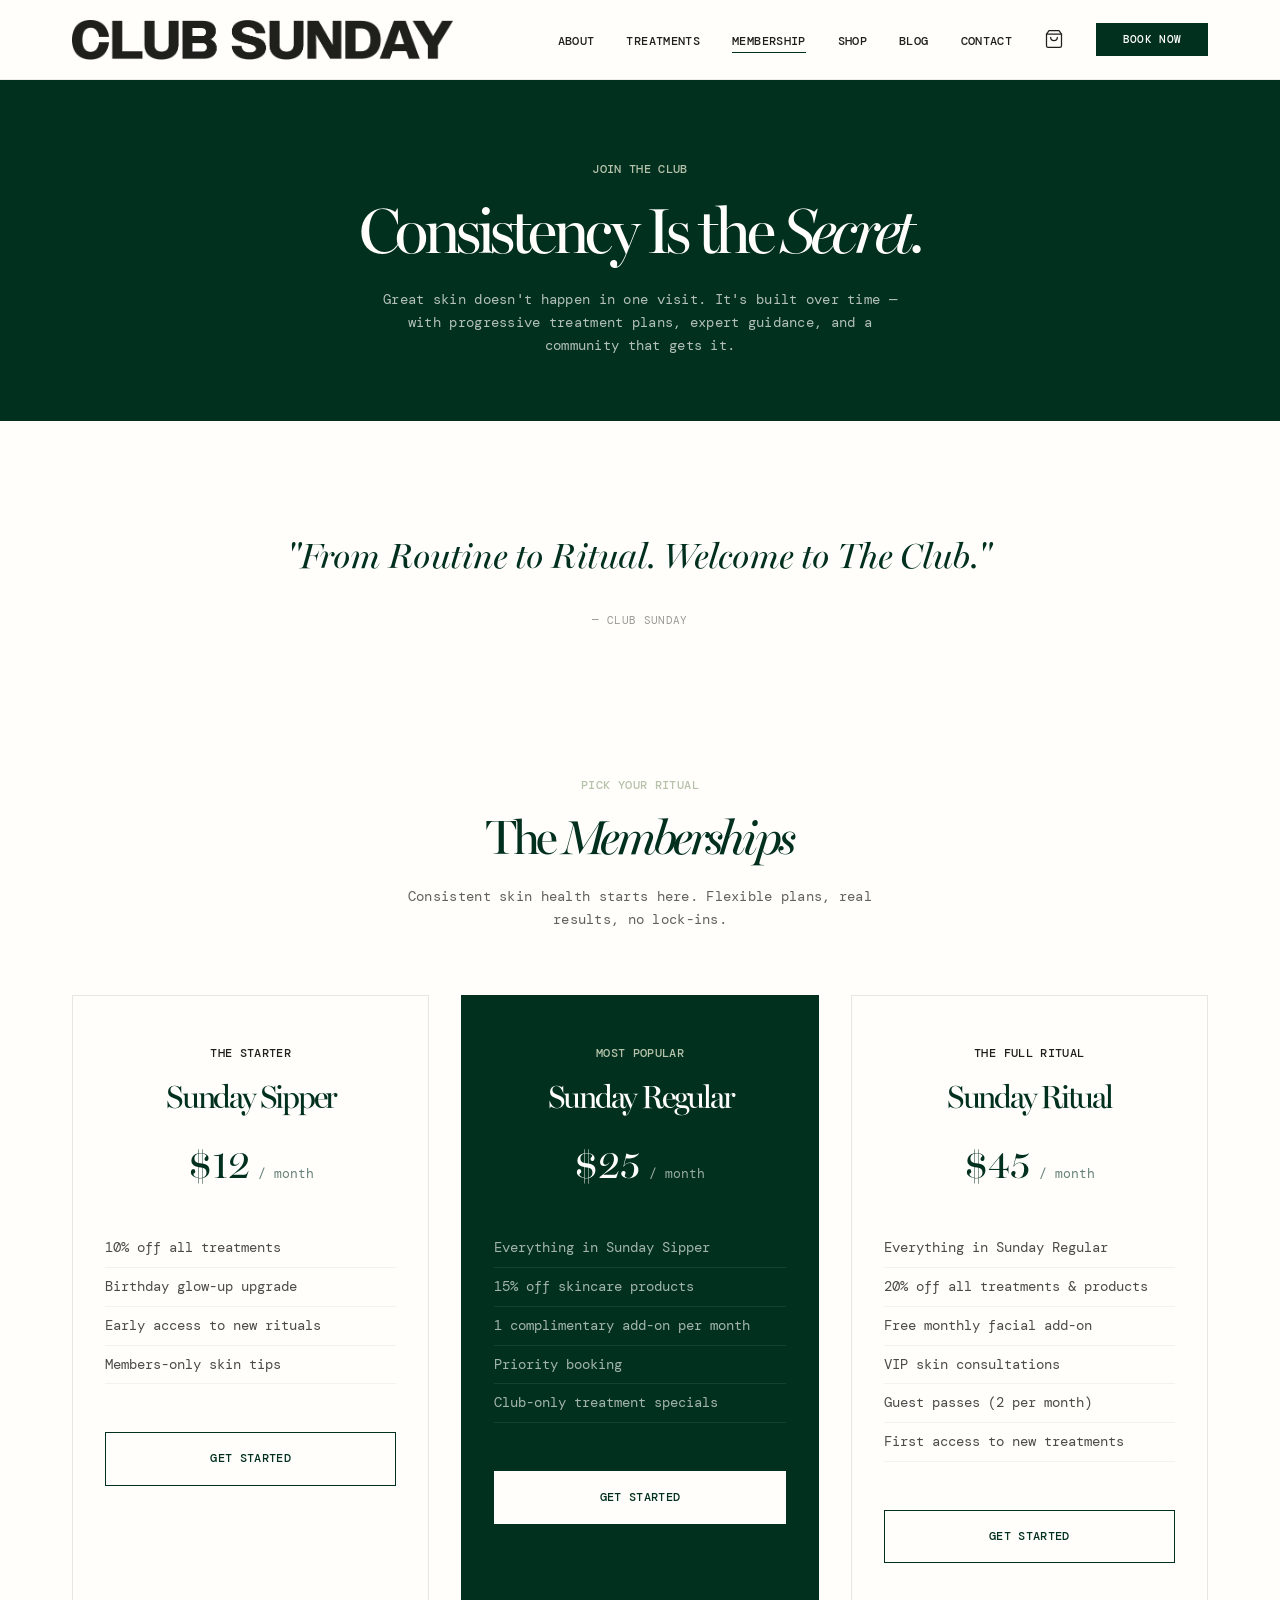
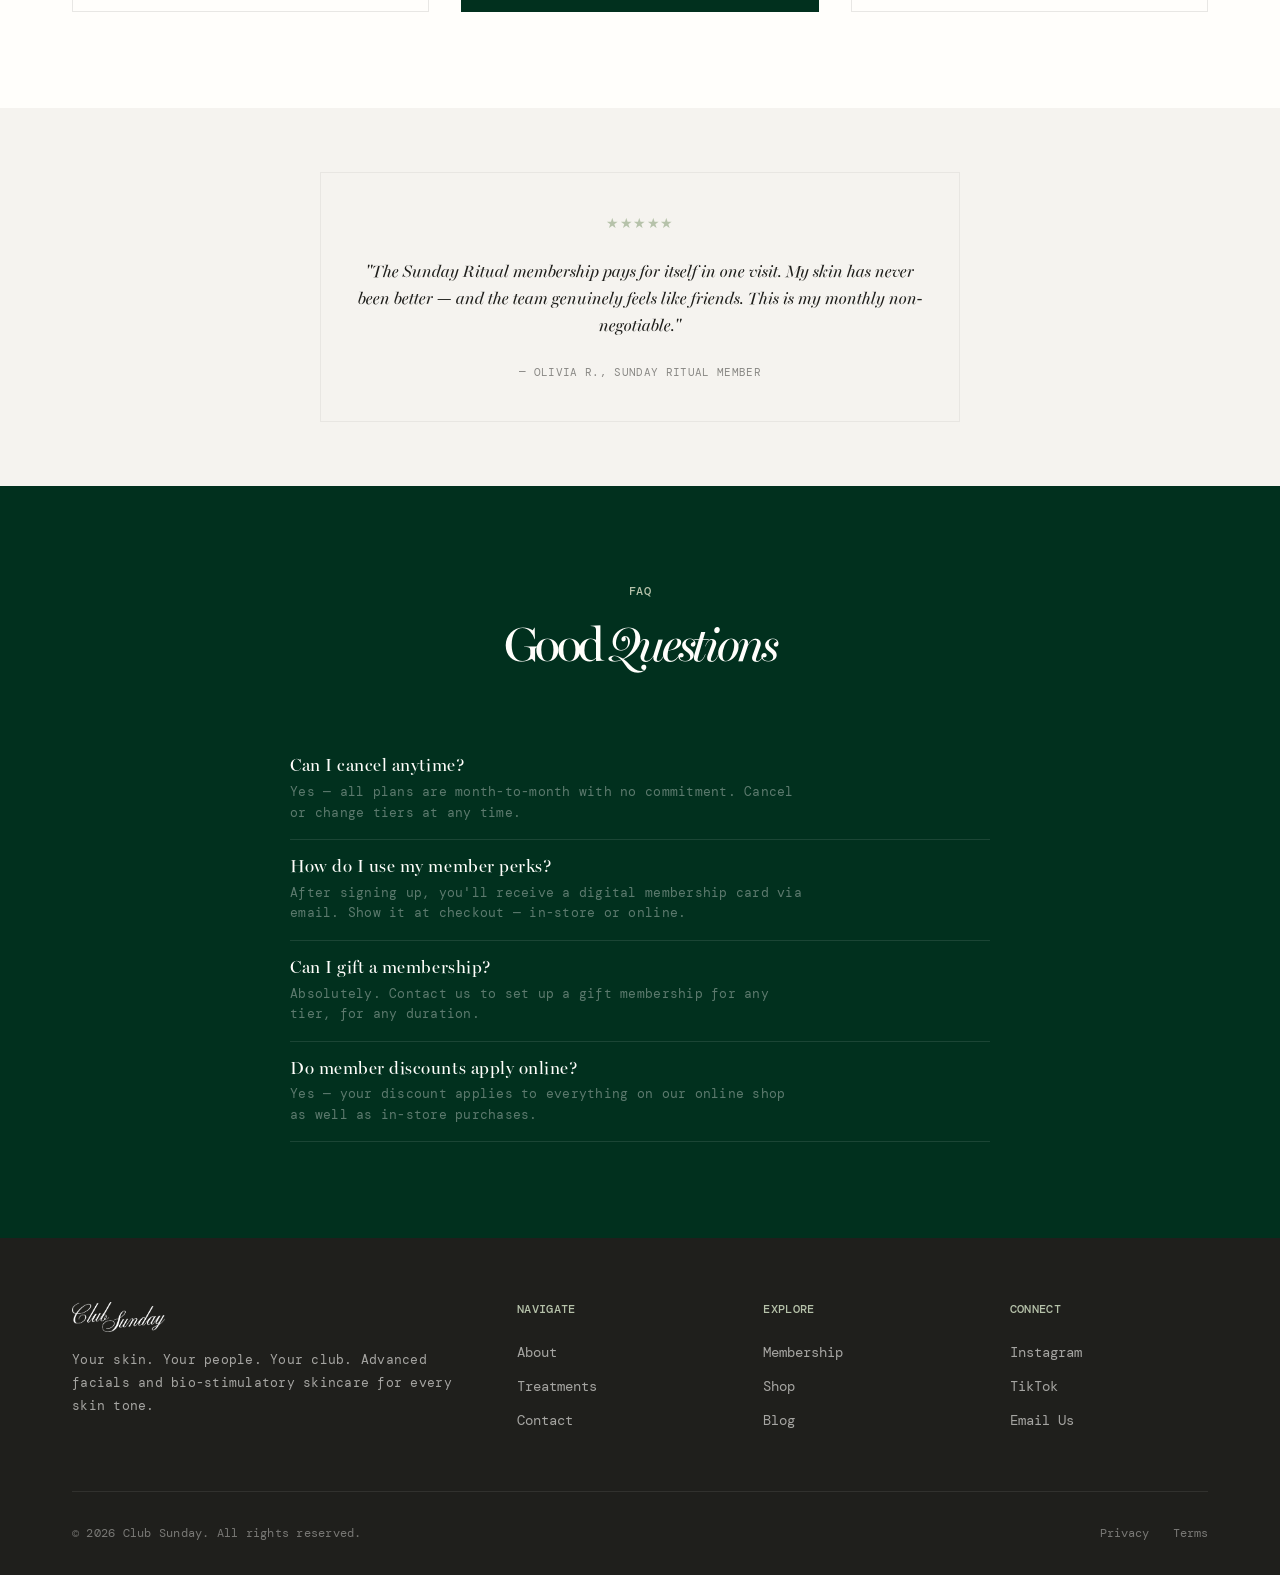
==== membership.html @ c3742d01 "Initial commit - Club Sunday website" ====
<!DOCTYPE html>
<html lang="en">
<head>
  <meta charset="UTF-8">
  <meta name="viewport" content="width=device-width, initial-scale=1.0">
  <title>Club Sunday — Your Monthly Glow Date</title>
  <link rel="stylesheet" href="css/styles.css">
</head>
<body>

  <!-- Navigation -->
  <nav class="nav">
    <div class="nav-inner">
      <a href="index.html" class="nav-logo">
        <img src="Assets/Logo/CLUB SUNDAYS.png" alt="Club Sunday">
      </a>
      <ul class="nav-links">
        <li><a href="about.html">About</a></li>
        <li><a href="treatments.html">Treatments</a></li>
        <li><a href="membership.html">Membership</a></li>
        <li><a href="shop.html">Shop</a></li>
        <li><a href="blog.html">Blog</a></li>
        <li><a href="contact.html">Contact</a></li>
        <li><a href="shop.html" class="nav-cart" aria-label="Cart"><svg xmlns="http://www.w3.org/2000/svg" viewBox="0 0 24 24" fill="none" stroke="currentColor" stroke-width="1.5" stroke-linecap="round" stroke-linejoin="round"><path d="M6 2L3 6v14a2 2 0 002 2h14a2 2 0 002-2V6l-3-4z"/><line x1="3" y1="6" x2="21" y2="6"/><path d="M16 10a4 4 0 01-8 0"/></svg><span class="cart-count" style="display:none;">0</span></a></li>
        <li><a href="contact.html" class="btn-book">Book Now</a></li>
      </ul>
      <button class="hamburger" aria-label="Toggle menu">
        <span></span>
        <span></span>
        <span></span>
      </button>
    </div>
  </nav>

  <div class="mobile-menu">
    <a href="about.html">About</a>
    <a href="treatments.html">Treatments</a>
    <a href="membership.html">Membership</a>
    <a href="shop.html">Shop</a>
    <a href="blog.html">Blog</a>
    <a href="contact.html">Contact</a>
    <a href="contact.html" class="btn-book-mobile">Book Now</a>
  </div>

  <!-- Page Header -->
  <section class="page-header">
    <div class="container">
      <span class="label">Join the Club</span>
      <h1>Consistency Is the <em>Secret.</em></h1>
      <p>Great skin doesn't happen in one visit. It's built over time — with progressive treatment plans, expert guidance, and a community that gets it.</p>
    </div>
  </section>

  <!-- Pull Quote -->
  <section class="section" style="padding:2rem 0;">
    <div class="pull-quote fade-in">
      <blockquote>"From Routine to Ritual. Welcome to The Club."</blockquote>
      <cite>— Club Sunday</cite>
    </div>
  </section>

  <!-- Membership Tiers -->
  <section class="section" style="padding-top:2rem;">
    <div class="container">
      <div class="section-header fade-in">
        <span class="label">Pick Your Ritual</span>
        <h2>The <em>Memberships</em></h2>
        <p>Consistent skin health starts here. Flexible plans, real results, no lock-ins.</p>
      </div>
      <div class="grid grid-3 fade-in">

        <!-- Tier 1 -->
        <div class="tier-card">
          <span class="label">The Starter</span>
          <h3>Sunday Sipper</h3>
          <div class="tier-price">$12<span> / month</span></div>
          <ul>
            <li>10% off all treatments</li>
            <li>Birthday glow-up upgrade</li>
            <li>Early access to new rituals</li>
            <li>Members-only skin tips</li>
          </ul>
          <a href="contact.html" class="btn btn-secondary">Get Started</a>
        </div>

        <!-- Tier 2 (Featured) -->
        <div class="tier-card featured">
          <span class="label">Most Popular</span>
          <h3>Sunday Regular</h3>
          <div class="tier-price">$25<span> / month</span></div>
          <ul>
            <li>Everything in Sunday Sipper</li>
            <li>15% off skincare products</li>
            <li>1 complimentary add-on per month</li>
            <li>Priority booking</li>
            <li>Club-only treatment specials</li>
          </ul>
          <a href="contact.html" class="btn btn-light">Get Started</a>
        </div>

        <!-- Tier 3 -->
        <div class="tier-card">
          <span class="label">The Full Ritual</span>
          <h3>Sunday Ritual</h3>
          <div class="tier-price">$45<span> / month</span></div>
          <ul>
            <li>Everything in Sunday Regular</li>
            <li>20% off all treatments & products</li>
            <li>Free monthly facial add-on</li>
            <li>VIP skin consultations</li>
            <li>Guest passes (2 per month)</li>
            <li>First access to new treatments</li>
          </ul>
          <a href="contact.html" class="btn btn-secondary">Get Started</a>
        </div>

      </div>
    </div>
  </section>

  <!-- Testimonial -->
  <section class="section" style="background:#f5f3ef; padding:4rem 0;">
    <div class="container">
      <div class="testimonials fade-in" style="grid-template-columns:1fr; max-width:640px; margin:0 auto;">
        <div class="testimonial" style="text-align:center;">
          <div class="stars">★★★★★</div>
          <blockquote>"The Sunday Ritual membership pays for itself in one visit. My skin has never been better — and the team genuinely feels like friends. This is my monthly non-negotiable."</blockquote>
          <cite>— Olivia R., Sunday Ritual Member</cite>
        </div>
      </div>
    </div>
  </section>

  <!-- FAQ Section -->
  <section class="section bg-green">
    <div class="container">
      <div class="section-header fade-in">
        <span class="label" style="color:var(--sage);">FAQ</span>
        <h2 style="color:var(--off-white);">Good <em>Questions</em></h2>
      </div>
      <div class="fade-in" style="max-width:700px; margin:0 auto;">
        <div class="menu-item" style="border-color:rgba(255,254,251,0.1);">
          <div class="menu-item-info">
            <h4 style="color:var(--off-white);">Can I cancel anytime?</h4>
            <p style="color:rgba(255,254,251,0.6);">Yes — all plans are month-to-month with no commitment. Cancel or change tiers at any time.</p>
          </div>
        </div>
        <div class="menu-item" style="border-color:rgba(255,254,251,0.1);">
          <div class="menu-item-info">
            <h4 style="color:var(--off-white);">How do I use my member perks?</h4>
            <p style="color:rgba(255,254,251,0.6);">After signing up, you'll receive a digital membership card via email. Show it at checkout — in-store or online.</p>
          </div>
        </div>
        <div class="menu-item" style="border-color:rgba(255,254,251,0.1);">
          <div class="menu-item-info">
            <h4 style="color:var(--off-white);">Can I gift a membership?</h4>
            <p style="color:rgba(255,254,251,0.6);">Absolutely. Contact us to set up a gift membership for any tier, for any duration.</p>
          </div>
        </div>
        <div class="menu-item" style="border-color:rgba(255,254,251,0.1);">
          <div class="menu-item-info">
            <h4 style="color:var(--off-white);">Do member discounts apply online?</h4>
            <p style="color:rgba(255,254,251,0.6);">Yes — your discount applies to everything on our online shop as well as in-store purchases.</p>
          </div>
        </div>
      </div>
    </div>
  </section>

  <!-- Footer -->
  <footer class="footer">
    <div class="container">
      <div class="footer-grid">
        <div class="footer-brand">
          <img src="Assets/Logo/Secondary.png" alt="Club Sunday" style="filter: brightness(0) invert(1);">
          <p>Your skin. Your people. Your club. Advanced facials and bio-stimulatory skincare for every skin tone.</p>
        </div>
        <div class="footer-col">
          <h4>Navigate</h4>
          <a href="about.html">About</a>
          <a href="treatments.html">Treatments</a>
          <a href="contact.html">Contact</a>
        </div>
        <div class="footer-col">
          <h4>Explore</h4>
          <a href="membership.html">Membership</a>
          <a href="shop.html">Shop</a>
          <a href="blog.html">Blog</a>
        </div>
        <div class="footer-col">
          <h4>Connect</h4>
          <a href="https://instagram.com/TheClubSunday" target="_blank">Instagram</a>
          <a href="https://tiktok.com/@TheClubSunday" target="_blank">TikTok</a>
          <a href="mailto:hello@clubsunday.com">Email Us</a>
        </div>
      </div>
      <div class="footer-bottom">
        <p>&copy; 2026 Club Sunday. All rights reserved.</p>
        <div class="footer-socials">
          <a href="#">Privacy</a>
          <a href="#">Terms</a>
        </div>
      </div>
    </div>
  </footer>

  <script src="js/main.js"></script>
</body>
</html>
---- css/styles.css ----
/* ============================================
   CLUB SUNDAY — Global Styles
   ============================================ */

/* --- Font Faces --- */
@font-face {
  font-family: 'Miller Banner';
  src: url('../Assets/Fonts/fonnts.com-Miller_Banner_Regular.otf') format('opentype');
  font-weight: 400;
  font-style: normal;
  font-display: swap;
}

@font-face {
  font-family: 'Miller Banner';
  src: url('../Assets/Fonts/fonnts.com-Miller_Banner_Regular_Italic.otf') format('opentype');
  font-weight: 400;
  font-style: italic;
  font-display: swap;
}

@font-face {
  font-family: 'DM Mono';
  src: url('../Assets/Fonts/DMMono-Regular.ttf') format('truetype');
  font-weight: 400;
  font-style: normal;
  font-display: swap;
}

@font-face {
  font-family: 'DM Mono';
  src: url('../Assets/Fonts/DMMono-Medium.ttf') format('truetype');
  font-weight: 500;
  font-style: normal;
  font-display: swap;
}

/* --- CSS Variables --- */
:root {
  --sage: #B6C2AA;
  --dark-green: #01301E;
  --dark-brown: #321C15;
  --off-white: #FFFEFB;
  --near-black: #1F1F1C;

  --font-display: 'Miller Banner', Georgia, serif;
  --font-mono: 'DM Mono', 'Courier New', monospace;

  --max-width: 1200px;
  --nav-height: 80px;
}

/* --- Reset & Base --- */
*,
*::before,
*::after {
  margin: 0;
  padding: 0;
  box-sizing: border-box;
}

html {
  scroll-behavior: smooth;
  font-size: 16px;
}

body {
  font-family: var(--font-mono);
  font-weight: 400;
  color: var(--near-black);
  background-color: var(--off-white);
  line-height: 1.6;
  -webkit-font-smoothing: antialiased;
}

a {
  color: inherit;
  text-decoration: none;
}

ul {
  list-style: none;
}

img {
  max-width: 100%;
  display: block;
}

button {
  font-family: inherit;
  cursor: pointer;
  border: none;
  background: none;
}

/* --- Typography --- */
h1, h2, h3 {
  font-family: var(--font-display);
  font-weight: 400;
  line-height: 1.2;
  letter-spacing: -0.07em;
}

h4 {
  font-family: var(--font-mono);
  font-weight: 500;
  line-height: 1.3;
  letter-spacing: 0.03em;
}

h1 { font-size: clamp(2.5rem, 5vw, 4rem); }
h2 { font-size: clamp(2rem, 4vw, 3rem); }
h3 { font-size: clamp(1.5rem, 3vw, 2rem); }
h4 { font-size: clamp(1rem, 2vw, 1.25rem); }

p {
  font-size: 0.9rem;
  letter-spacing: 0.02em;
  max-width: 65ch;
}

.label {
  font-family: var(--font-mono);
  font-size: 0.75rem;
  font-weight: 500;
  text-transform: uppercase;
  letter-spacing: 0.03em;
}

/* --- Layout --- */
.container {
  width: 100%;
  max-width: var(--max-width);
  margin: 0 auto;
  padding: 0 2rem;
}

.section {
  padding: 6rem 0;
}

.grid {
  display: grid;
  gap: 2rem;
}

.grid-2 { grid-template-columns: repeat(2, 1fr); }
.grid-3 { grid-template-columns: repeat(3, 1fr); }
.grid-4 { grid-template-columns: repeat(4, 1fr); }

/* --- Navigation --- */
.nav {
  position: fixed;
  top: 0;
  left: 0;
  width: 100%;
  height: var(--nav-height);
  z-index: 1000;
  background-color: var(--off-white);
  border-bottom: 1px solid rgba(31, 31, 28, 0.08);
  transition: background-color 0.3s, box-shadow 0.3s;
}

.nav.scrolled {
  box-shadow: 0 2px 20px rgba(0, 0, 0, 0.06);
}

.nav-inner {
  display: flex;
  align-items: center;
  justify-content: space-between;
  height: 100%;
  max-width: var(--max-width);
  margin: 0 auto;
  padding: 0 2rem;
}

.nav-logo img {
  height: 40px;
  width: auto;
}

.nav-links {
  display: flex;
  align-items: center;
  gap: 2rem;
}

.nav-links a {
  font-family: var(--font-mono);
  font-size: 0.75rem;
  font-weight: 500;
  text-transform: uppercase;
  letter-spacing: 0.03em;
  color: var(--near-black);
  position: relative;
  transition: color 0.3s;
}

.nav-links a:not(.btn-book):not(.nav-cart)::after {
  content: '';
  position: absolute;
  bottom: -4px;
  left: 0;
  width: 0;
  height: 1px;
  background-color: var(--dark-green);
  transition: width 0.3s;
}

.nav-links a:not(.btn-book):not(.nav-cart):hover::after,
.nav-links a:not(.btn-book):not(.nav-cart).active::after {
  width: 100%;
}

.nav-links a:not(.btn-book):not(.nav-cart):hover {
  color: var(--dark-green);
}

/* Book Now CTA (nav) */
.nav-links .btn-book {
  display: inline-flex;
  align-items: center;
  justify-content: center;
  background-color: var(--dark-green);
  color: var(--off-white) !important;
  padding: 0.65rem 1.6rem;
  font-size: 0.7rem;
  font-weight: 500;
  text-transform: uppercase;
  letter-spacing: 0.03em;
  border: 1px solid var(--dark-green);
  border-radius: 0;
  transition: background-color 0.3s, color 0.3s;
  position: static;
  line-height: 1;
}

.nav-links .btn-book::after {
  display: none !important;
  content: none !important;
}

.nav-links .btn-book:hover {
  background-color: transparent;
  color: var(--dark-green) !important;
}

/* Cart Icon */
.nav-cart {
  position: relative;
  display: flex;
  align-items: center;
}

.nav-cart::after {
  display: none !important;
  content: none !important;
}

.nav-cart svg {
  width: 20px;
  height: 20px;
  stroke: var(--near-black);
  fill: none;
  stroke-width: 1.5;
  transition: stroke 0.3s;
}

.nav-cart:hover svg {
  stroke: var(--dark-green);
}

/* Hamburger */
.hamburger {
  display: none;
  flex-direction: column;
  gap: 5px;
  padding: 4px;
}

.hamburger span {
  display: block;
  width: 24px;
  height: 2px;
  background-color: var(--near-black);
  transition: transform 0.3s, opacity 0.3s;
}

.hamburger.active span:nth-child(1) {
  transform: translateY(7px) rotate(45deg);
}

.hamburger.active span:nth-child(2) {
  opacity: 0;
}

.hamburger.active span:nth-child(3) {
  transform: translateY(-7px) rotate(-45deg);
}

/* Mobile Nav */
.mobile-menu {
  display: none;
  position: fixed;
  top: var(--nav-height);
  left: 0;
  width: 100%;
  height: calc(100vh - var(--nav-height));
  background-color: var(--off-white);
  z-index: 999;
  padding: 3rem 2rem;
  flex-direction: column;
  gap: 1.5rem;
}

.mobile-menu.open {
  display: flex;
}

.mobile-menu a {
  font-family: var(--font-display);
  font-size: 2rem;
  color: var(--near-black);
  transition: color 0.3s;
}

.mobile-menu a:hover {
  color: var(--dark-green);
}

/* --- Hero --- */
.hero {
  min-height: 100vh;
  display: flex;
  align-items: center;
  justify-content: center;
  text-align: center;
  padding-top: var(--nav-height);
  background-color: var(--dark-green);
  color: var(--off-white);
  position: relative;
  overflow: hidden;
}

.hero-content {
  position: relative;
  z-index: 2;
  padding: 2rem;
}

.hero h1 {
  color: var(--off-white);
  margin-bottom: 1.5rem;
}

.hero p {
  color: var(--sage);
  margin: 0 auto 2.5rem;
  font-size: 1rem;
}

.hero-bg {
  position: absolute;
  top: 0;
  left: 0;
  width: 100%;
  height: 100%;
  object-fit: cover;
  opacity: 0.2;
  z-index: 1;
}

/* --- Buttons --- */
.btn {
  display: inline-block;
  font-family: var(--font-mono);
  font-size: 0.75rem;
  font-weight: 500;
  text-transform: uppercase;
  letter-spacing: 0.03em;
  padding: 1rem 2.5rem;
  border: 1px solid;
  transition: all 0.3s ease;
  cursor: pointer;
}

.btn-primary {
  background-color: var(--dark-green);
  color: var(--off-white);
  border-color: var(--dark-green);
}

.btn-primary:hover {
  background-color: transparent;
  color: var(--dark-green);
}

.btn-secondary {
  background-color: transparent;
  color: var(--dark-green);
  border-color: var(--dark-green);
}

.btn-secondary:hover {
  background-color: var(--dark-green);
  color: var(--off-white);
}

.btn-light {
  background-color: var(--off-white);
  color: var(--dark-green);
  border-color: var(--off-white);
}

.btn-light:hover {
  background-color: transparent;
  color: var(--off-white);
}

/* --- Section Headers --- */
.section-header {
  text-align: center;
  margin-bottom: 4rem;
}

.section-header .label {
  color: var(--sage);
  margin-bottom: 1rem;
  display: block;
}

.section-header h2 {
  color: var(--dark-green);
}

.section-header p {
  margin: 1rem auto 0;
  color: var(--near-black);
  opacity: 0.7;
}

/* --- Cards --- */
.card {
  background-color: var(--off-white);
  border: 1px solid rgba(31, 31, 28, 0.08);
  transition: transform 0.3s, box-shadow 0.3s;
}

.card:hover {
  transform: translateY(-4px);
  box-shadow: 0 8px 30px rgba(0, 0, 0, 0.08);
}

.card-image {
  width: 100%;
  aspect-ratio: 4 / 3;
  overflow: hidden;
}

.card-image img {
  width: 100%;
  height: 100%;
  object-fit: cover;
  transition: transform 0.6s;
}

.card:hover .card-image img {
  transform: scale(1.05);
}

.card-body {
  padding: 1.5rem;
}

.card-body .label {
  color: var(--sage);
  margin-bottom: 0.5rem;
  display: block;
}

.card-body h3 {
  font-size: 1.3rem;
  margin-bottom: 0.75rem;
  color: var(--dark-green);
}

.card-body p {
  opacity: 0.7;
  font-size: 0.85rem;
}

/* --- Product Cards (Shop) --- */
.product-card .card-body {
  display: flex;
  flex-direction: column;
  gap: 0.5rem;
}

.product-price {
  font-family: var(--font-mono);
  font-weight: 500;
  font-size: 1rem;
  color: var(--dark-green);
}

.product-card .btn {
  margin-top: 0.5rem;
  text-align: center;
  width: 100%;
}

/* --- Treatment / Menu Section --- */
.menu-category {
  margin-bottom: 4rem;
}

.menu-category h3 {
  color: var(--dark-green);
  margin-bottom: 2rem;
  padding-bottom: 0.75rem;
  border-bottom: 1px solid var(--sage);
}

.menu-item {
  display: flex;
  justify-content: space-between;
  align-items: baseline;
  padding: 1rem 0;
  border-bottom: 1px solid rgba(31, 31, 28, 0.06);
}

.menu-item-info h4 {
  font-family: var(--font-display);
  font-size: 1.1rem;
  margin-bottom: 0.25rem;
}

.menu-item-info p {
  font-size: 0.8rem;
  opacity: 0.6;
}

.menu-item-price {
  font-family: var(--font-mono);
  font-weight: 500;
  font-size: 0.95rem;
  color: var(--dark-green);
  white-space: nowrap;
  margin-left: 2rem;
}

.treatment-duration {
  font-size: 0.7rem;
  opacity: 0.5;
  margin-top: 0.15rem;
}

/* --- Homepage CTA Cards --- */
.cta-strip {
  display: grid;
  grid-template-columns: repeat(3, 1fr);
  gap: 1.5rem;
  max-width: 900px;
  margin: 0 auto;
}

.cta-card {
  display: flex;
  flex-direction: column;
  align-items: center;
  text-align: center;
  padding: 2.5rem 2rem;
  border: 1px solid rgba(31, 31, 28, 0.08);
  transition: transform 0.3s, box-shadow 0.3s;
}

.cta-card:hover {
  transform: translateY(-4px);
  box-shadow: 0 8px 30px rgba(0, 0, 0, 0.08);
}

.cta-card h4 {
  color: var(--dark-green);
  margin-bottom: 0.75rem;
}

.cta-card p {
  font-size: 0.8rem;
  opacity: 0.6;
  margin: 0 auto 1.5rem;
}

.cta-card .btn {
  margin-top: auto;
}

@media (max-width: 768px) {
  .cta-strip { grid-template-columns: 1fr; }
}

/* --- Mobile Book Now --- */
.mobile-menu .btn-book-mobile {
  font-family: var(--font-mono);
  font-size: 0.8rem;
  font-weight: 500;
  text-transform: uppercase;
  letter-spacing: 0.03em;
  text-align: center;
  padding: 1rem 2rem;
  background-color: var(--dark-green);
  color: var(--off-white);
  margin-top: 1rem;
  transition: opacity 0.3s;
}

.mobile-menu .btn-book-mobile:hover {
  opacity: 0.85;
}

/* --- Membership Tiers --- */
.tier-card {
  background-color: var(--off-white);
  border: 1px solid rgba(31, 31, 28, 0.1);
  padding: 3rem 2rem;
  text-align: center;
  transition: transform 0.3s, box-shadow 0.3s;
}

.tier-card:hover {
  transform: translateY(-4px);
  box-shadow: 0 8px 30px rgba(0, 0, 0, 0.08);
}

.tier-card.featured {
  background-color: var(--dark-green);
  color: var(--off-white);
  border-color: var(--dark-green);
}

.tier-card.featured h3,
.tier-card.featured .tier-price {
  color: var(--off-white);
}

.tier-card.featured .label {
  color: var(--sage);
}

.tier-card.featured ul li {
  color: rgba(255, 254, 251, 0.8);
}

.tier-card .label {
  margin-bottom: 1rem;
  display: block;
}

.tier-card h3 {
  color: var(--dark-green);
  margin-bottom: 1rem;
}

.tier-price {
  font-family: var(--font-display);
  font-size: 2.5rem;
  color: var(--dark-green);
  margin-bottom: 0.5rem;
}

.tier-price span {
  font-family: var(--font-mono);
  font-size: 0.8rem;
  opacity: 0.6;
}

.tier-card ul {
  margin: 2rem 0;
  text-align: left;
}

.tier-card ul li {
  font-size: 0.85rem;
  padding: 0.5rem 0;
  border-bottom: 1px solid rgba(31, 31, 28, 0.06);
  opacity: 0.8;
}

.tier-card.featured ul li {
  border-color: rgba(255, 254, 251, 0.1);
}

.tier-card .btn {
  width: 100%;
  margin-top: 1rem;
}

/* --- Blog Cards --- */
.blog-card .card-body {
  padding: 1.5rem;
}

.blog-card .card-body .date {
  font-size: 0.75rem;
  opacity: 0.5;
  margin-bottom: 0.5rem;
  display: block;
}

/* --- Contact --- */
.contact-grid {
  display: grid;
  grid-template-columns: 1fr 1fr;
  gap: 4rem;
}

.contact-info {
  display: flex;
  flex-direction: column;
  gap: 2rem;
}

.contact-info-item .label {
  display: block;
  color: var(--sage);
  margin-bottom: 0.5rem;
}

.contact-info-item p {
  font-size: 0.9rem;
}

.contact-form {
  display: flex;
  flex-direction: column;
  gap: 1.5rem;
}

.form-group {
  display: flex;
  flex-direction: column;
  gap: 0.5rem;
}

.form-group label {
  font-family: var(--font-mono);
  font-size: 0.75rem;
  font-weight: 500;
  text-transform: uppercase;
  letter-spacing: 0.03em;
}

.form-group input,
.form-group textarea,
.form-group select {
  font-family: var(--font-mono);
  font-size: 0.9rem;
  padding: 0.75rem 1rem;
  border: 1px solid rgba(31, 31, 28, 0.15);
  background-color: var(--off-white);
  color: var(--near-black);
  transition: border-color 0.3s;
  outline: none;
}

.form-group input:focus,
.form-group textarea:focus,
.form-group select:focus {
  border-color: var(--dark-green);
}

.form-group textarea {
  resize: vertical;
  min-height: 120px;
}

/* --- Footer --- */
.footer {
  background-color: var(--near-black);
  color: var(--off-white);
  padding: 4rem 0 2rem;
}

.footer-grid {
  display: grid;
  grid-template-columns: 2fr 1fr 1fr 1fr;
  gap: 3rem;
  margin-bottom: 3rem;
}

.footer-brand img {
  height: 30px;
  margin-bottom: 1rem;
}

.footer-brand p {
  font-size: 0.8rem;
  opacity: 0.6;
  line-height: 1.8;
}

.footer-col h4 {
  font-family: var(--font-mono);
  font-size: 0.75rem;
  font-weight: 500;
  text-transform: uppercase;
  letter-spacing: 0.03em;
  margin-bottom: 1.5rem;
  color: var(--sage);
}

.footer-col a {
  display: block;
  font-size: 0.85rem;
  opacity: 0.6;
  margin-bottom: 0.75rem;
  transition: opacity 0.3s;
}

.footer-col a:hover {
  opacity: 1;
}

.footer-bottom {
  border-top: 1px solid rgba(255, 254, 251, 0.08);
  padding-top: 2rem;
  display: flex;
  justify-content: space-between;
  align-items: center;
}

.footer-bottom p {
  font-size: 0.75rem;
  opacity: 0.4;
}

.footer-socials {
  display: flex;
  gap: 1.5rem;
}

.footer-socials a {
  font-size: 0.75rem;
  opacity: 0.4;
  transition: opacity 0.3s;
}

.footer-socials a:hover {
  opacity: 1;
}

/* --- Utility --- */
.text-center { text-align: center; }
.text-sage { color: var(--sage); }
.text-green { color: var(--dark-green); }
.text-brown { color: var(--dark-brown); }
.bg-green { background-color: var(--dark-green); color: var(--off-white); }
.bg-sage { background-color: var(--sage); }
.bg-offwhite { background-color: var(--off-white); }
.mt-1 { margin-top: 0.5rem; }
.mt-2 { margin-top: 1rem; }
.mt-3 { margin-top: 2rem; }
.mb-1 { margin-bottom: 0.5rem; }
.mb-2 { margin-bottom: 1rem; }
.mb-3 { margin-bottom: 2rem; }

/* --- Page Header (inner pages) --- */
.page-header {
  padding: 10rem 0 4rem;
  background-color: var(--dark-green);
  color: var(--off-white);
  text-align: center;
}

.page-header .label {
  color: var(--sage);
  margin-bottom: 1rem;
  display: block;
}

.page-header h1 {
  color: var(--off-white);
}

.page-header p {
  color: rgba(255, 254, 251, 0.7);
  margin: 1rem auto 0;
}

/* --- Divider --- */
.divider {
  width: 60px;
  height: 1px;
  background-color: var(--sage);
  margin: 3rem auto;
}

/* --- Marquee Ticker --- */
.marquee {
  overflow: hidden;
  white-space: nowrap;
  border-top: 1px solid rgba(31, 31, 28, 0.06);
  border-bottom: 1px solid rgba(31, 31, 28, 0.06);
  padding: 1.2rem 0;
}

.marquee-inner {
  display: inline-flex;
  animation: marquee 30s linear infinite;
}

.marquee-item {
  font-family: var(--font-display);
  font-style: italic;
  font-size: clamp(1rem, 2vw, 1.3rem);
  color: var(--near-black);
  opacity: 0.5;
  padding: 0 2rem;
  white-space: nowrap;
}

.marquee-item::after {
  content: '·';
  margin-left: 2rem;
  color: var(--sage);
}

.marquee.dark {
  border-color: rgba(255, 254, 251, 0.08);
  background-color: var(--dark-green);
}

.marquee.dark .marquee-item {
  color: var(--off-white);
  opacity: 0.4;
}

@keyframes marquee {
  0% { transform: translateX(0); }
  100% { transform: translateX(-50%); }
}

/* --- Testimonials --- */
.testimonials {
  display: grid;
  grid-template-columns: repeat(3, 1fr);
  gap: 2rem;
}

.testimonial {
  padding: 2.5rem 2rem;
  border: 1px solid rgba(31, 31, 28, 0.06);
  display: flex;
  flex-direction: column;
  gap: 1.5rem;
}

.testimonial blockquote {
  font-family: var(--font-display);
  font-style: italic;
  font-size: 1.05rem;
  line-height: 1.6;
  color: var(--near-black);
}

.testimonial cite {
  font-family: var(--font-mono);
  font-size: 0.7rem;
  font-style: normal;
  text-transform: uppercase;
  letter-spacing: 0.03em;
  opacity: 0.5;
}

.testimonial .stars {
  color: var(--sage);
  font-size: 0.85rem;
  letter-spacing: 0.03em;
}

@media (max-width: 768px) {
  .testimonials { grid-template-columns: 1fr; }
}

/* --- Editorial Split (image + text side by side) --- */
.editorial {
  display: grid;
  grid-template-columns: 1fr 1fr;
  min-height: 600px;
}

.editorial-image {
  position: relative;
  overflow: hidden;
  background-color: var(--sage);
}

.editorial-image img {
  position: absolute;
  top: 0;
  left: 0;
  width: 100%;
  height: 100%;
  object-fit: cover;
}

.editorial-image .img-placeholder {
  width: 100%;
  height: 100%;
  display: flex;
  align-items: center;
  justify-content: center;
}

.editorial-image .img-placeholder span {
  font-family: var(--font-display);
  font-style: italic;
  font-size: 1.2rem;
  color: var(--off-white);
  opacity: 0.6;
}

.editorial-text {
  display: flex;
  flex-direction: column;
  justify-content: center;
  padding: 4rem;
}

.editorial.reverse {
  direction: rtl;
}

.editorial.reverse > * {
  direction: ltr;
}

@media (max-width: 768px) {
  .editorial {
    grid-template-columns: 1fr;
    min-height: auto;
  }
  .editorial-image { min-height: 350px; }
  .editorial-text { padding: 3rem 2rem; }
  .editorial.reverse { direction: ltr; }
}

/* --- Stats / Numbers Strip --- */
.stats-strip {
  display: grid;
  grid-template-columns: repeat(4, 1fr);
  gap: 2rem;
  text-align: center;
  padding: 4rem 0;
}

.stat-item .stat-number {
  font-family: var(--font-display);
  font-size: clamp(2.5rem, 4vw, 3.5rem);
  color: var(--dark-green);
  line-height: 1;
  margin-bottom: 0.5rem;
}

.stat-item .stat-label {
  font-family: var(--font-mono);
  font-size: 0.7rem;
  text-transform: uppercase;
  letter-spacing: 0.03em;
  opacity: 0.5;
}

@media (max-width: 768px) {
  .stats-strip { grid-template-columns: repeat(2, 1fr); gap: 3rem; }
}

/* --- Image Mosaic Grid --- */
.mosaic {
  display: grid;
  grid-template-columns: repeat(4, 1fr);
  grid-template-rows: 300px 300px;
  gap: 0.5rem;
}

.mosaic-item {
  overflow: hidden;
  position: relative;
}

.mosaic-item img {
  width: 100%;
  height: 100%;
  object-fit: cover;
  transition: transform 0.6s;
}

.mosaic-item:hover img {
  transform: scale(1.05);
}

.mosaic-item .mosaic-placeholder {
  width: 100%;
  height: 100%;
}

.mosaic-item:nth-child(1) { grid-column: 1 / 3; }
.mosaic-item:nth-child(4) { grid-column: 3 / 5; }

@media (max-width: 768px) {
  .mosaic {
    grid-template-columns: 1fr 1fr;
    grid-template-rows: 200px 200px 200px;
  }
  .mosaic-item:nth-child(1) { grid-column: 1 / 3; }
  .mosaic-item:nth-child(4) { grid-column: 1 / 3; }
}

/* --- Arch Image Frame --- */
.arch-frame {
  position: relative;
  width: 100%;
  max-width: 400px;
  margin: 0 auto;
  aspect-ratio: 3 / 4;
  border-radius: 200px 200px 0 0;
  overflow: hidden;
  background-color: var(--sage);
}

.arch-frame img {
  width: 100%;
  height: 100%;
  object-fit: cover;
}

/* --- Before / After Results --- */
.results-grid {
  display: grid;
  grid-template-columns: repeat(3, 1fr);
  gap: 1.5rem;
}

.result-card {
  overflow: hidden;
  border: 1px solid rgba(31, 31, 28, 0.06);
}

.result-images {
  display: grid;
  grid-template-columns: 1fr 1fr;
  aspect-ratio: 2 / 1;
}

.result-images > div {
  overflow: hidden;
  position: relative;
}

.result-images .before-label,
.result-images .after-label {
  position: absolute;
  bottom: 8px;
  font-family: var(--font-mono);
  font-size: 0.6rem;
  text-transform: uppercase;
  letter-spacing: 0.03em;
  color: var(--off-white);
  background: rgba(0,0,0,0.4);
  padding: 0.2rem 0.5rem;
}

.result-images .before-label { left: 8px; }
.result-images .after-label { right: 8px; }

.result-card .result-info {
  padding: 1.2rem;
}

.result-card .result-info h4 {
  font-size: 1rem;
  color: var(--dark-green);
  margin-bottom: 0.25rem;
}

.result-card .result-info p {
  font-size: 0.75rem;
  opacity: 0.5;
}

@media (max-width: 768px) {
  .results-grid { grid-template-columns: 1fr; }
}

/* --- Pull Quote --- */
.pull-quote {
  text-align: center;
  padding: 5rem 2rem;
  max-width: 800px;
  margin: 0 auto;
}

.pull-quote blockquote {
  font-family: var(--font-display);
  font-style: italic;
  font-size: clamp(1.5rem, 3vw, 2.2rem);
  line-height: 1.4;
  color: var(--dark-green);
  margin-bottom: 1.5rem;
}

.pull-quote cite {
  font-family: var(--font-mono);
  font-size: 0.7rem;
  font-style: normal;
  text-transform: uppercase;
  letter-spacing: 0.03em;
  opacity: 0.45;
}

/* --- Feature Icon Cards --- */
.icon-card {
  text-align: center;
  padding: 2rem;
}

.icon-card .icon-circle {
  width: 64px;
  height: 64px;
  border-radius: 50%;
  background-color: var(--sage);
  display: flex;
  align-items: center;
  justify-content: center;
  margin: 0 auto 1.5rem;
}

.icon-card .icon-circle svg {
  width: 28px;
  height: 28px;
  stroke: var(--dark-green);
  fill: none;
  stroke-width: 1.5;
}

.icon-card h4 {
  color: var(--dark-green);
  margin-bottom: 0.5rem;
}

.icon-card p {
  font-size: 0.8rem;
  opacity: 0.6;
  margin: 0 auto;
}

/* --- Full-width Image Banner --- */
.image-banner {
  width: 100%;
  height: 50vh;
  min-height: 350px;
  overflow: hidden;
  position: relative;
}

.image-banner img {
  width: 100%;
  height: 100%;
  object-fit: cover;
}

.image-banner .banner-placeholder {
  width: 100%;
  height: 100%;
}

.image-banner-overlay {
  position: absolute;
  top: 0;
  left: 0;
  width: 100%;
  height: 100%;
  display: flex;
  align-items: center;
  justify-content: center;
  background: linear-gradient(to bottom, rgba(1, 48, 30, 0.3), rgba(1, 48, 30, 0.6));
}

.image-banner-overlay h2 {
  color: var(--off-white);
  text-align: center;
}

/* --- Horizontal Scroll Gallery --- */
.hscroll-gallery {
  display: flex;
  gap: 1rem;
  overflow-x: auto;
  padding: 0 2rem 1rem;
  scroll-snap-type: x mandatory;
  -webkit-overflow-scrolling: touch;
  scrollbar-width: none;
}

.hscroll-gallery::-webkit-scrollbar {
  display: none;
}

.hscroll-gallery .gallery-item {
  flex: 0 0 280px;
  aspect-ratio: 3 / 4;
  border-radius: 200px 200px 0 0;
  overflow: hidden;
  scroll-snap-align: start;
}

.hscroll-gallery .gallery-item .gallery-placeholder {
  width: 100%;
  height: 100%;
}

.hscroll-gallery .gallery-item img {
  width: 100%;
  height: 100%;
  object-fit: cover;
  transition: transform 0.6s;
}

.hscroll-gallery .gallery-item:hover img {
  transform: scale(1.05);
}

/* --- Stagger Animation --- */
.fade-in.stagger-1 { transition-delay: 0.1s; }
.fade-in.stagger-2 { transition-delay: 0.2s; }
.fade-in.stagger-3 { transition-delay: 0.3s; }
.fade-in.stagger-4 { transition-delay: 0.4s; }

/* --- Fade-in Animation --- */
.fade-in {
  opacity: 0;
  transform: translateY(20px);
  transition: opacity 0.6s ease, transform 0.6s ease;
}

.fade-in.visible {
  opacity: 1;
  transform: translateY(0);
}

/* --- Cart Badge --- */
.cart-link {
  position: relative;
}

.cart-count {
  position: absolute;
  top: -8px;
  right: -12px;
  background-color: var(--dark-green);
  color: var(--off-white);
  font-size: 0.6rem;
  font-weight: 500;
  width: 18px;
  height: 18px;
  border-radius: 50%;
  display: flex;
  align-items: center;
  justify-content: center;
}

/* --- Responsive --- */
@media (max-width: 968px) {
  .grid-4 { grid-template-columns: repeat(2, 1fr); }
  .footer-grid { grid-template-columns: 1fr 1fr; }
  .contact-grid { grid-template-columns: 1fr; }
}

@media (max-width: 768px) {
  .nav-links { display: none; }
  .hamburger { display: flex; }
  .grid-2,
  .grid-3 { grid-template-columns: 1fr; }
  .footer-grid { grid-template-columns: 1fr; }
  .section { padding: 4rem 0; }
  .page-header { padding: 8rem 0 3rem; }
}

@media (max-width: 480px) {
  .grid-4 { grid-template-columns: 1fr; }
  .container { padding: 0 1.25rem; }
}
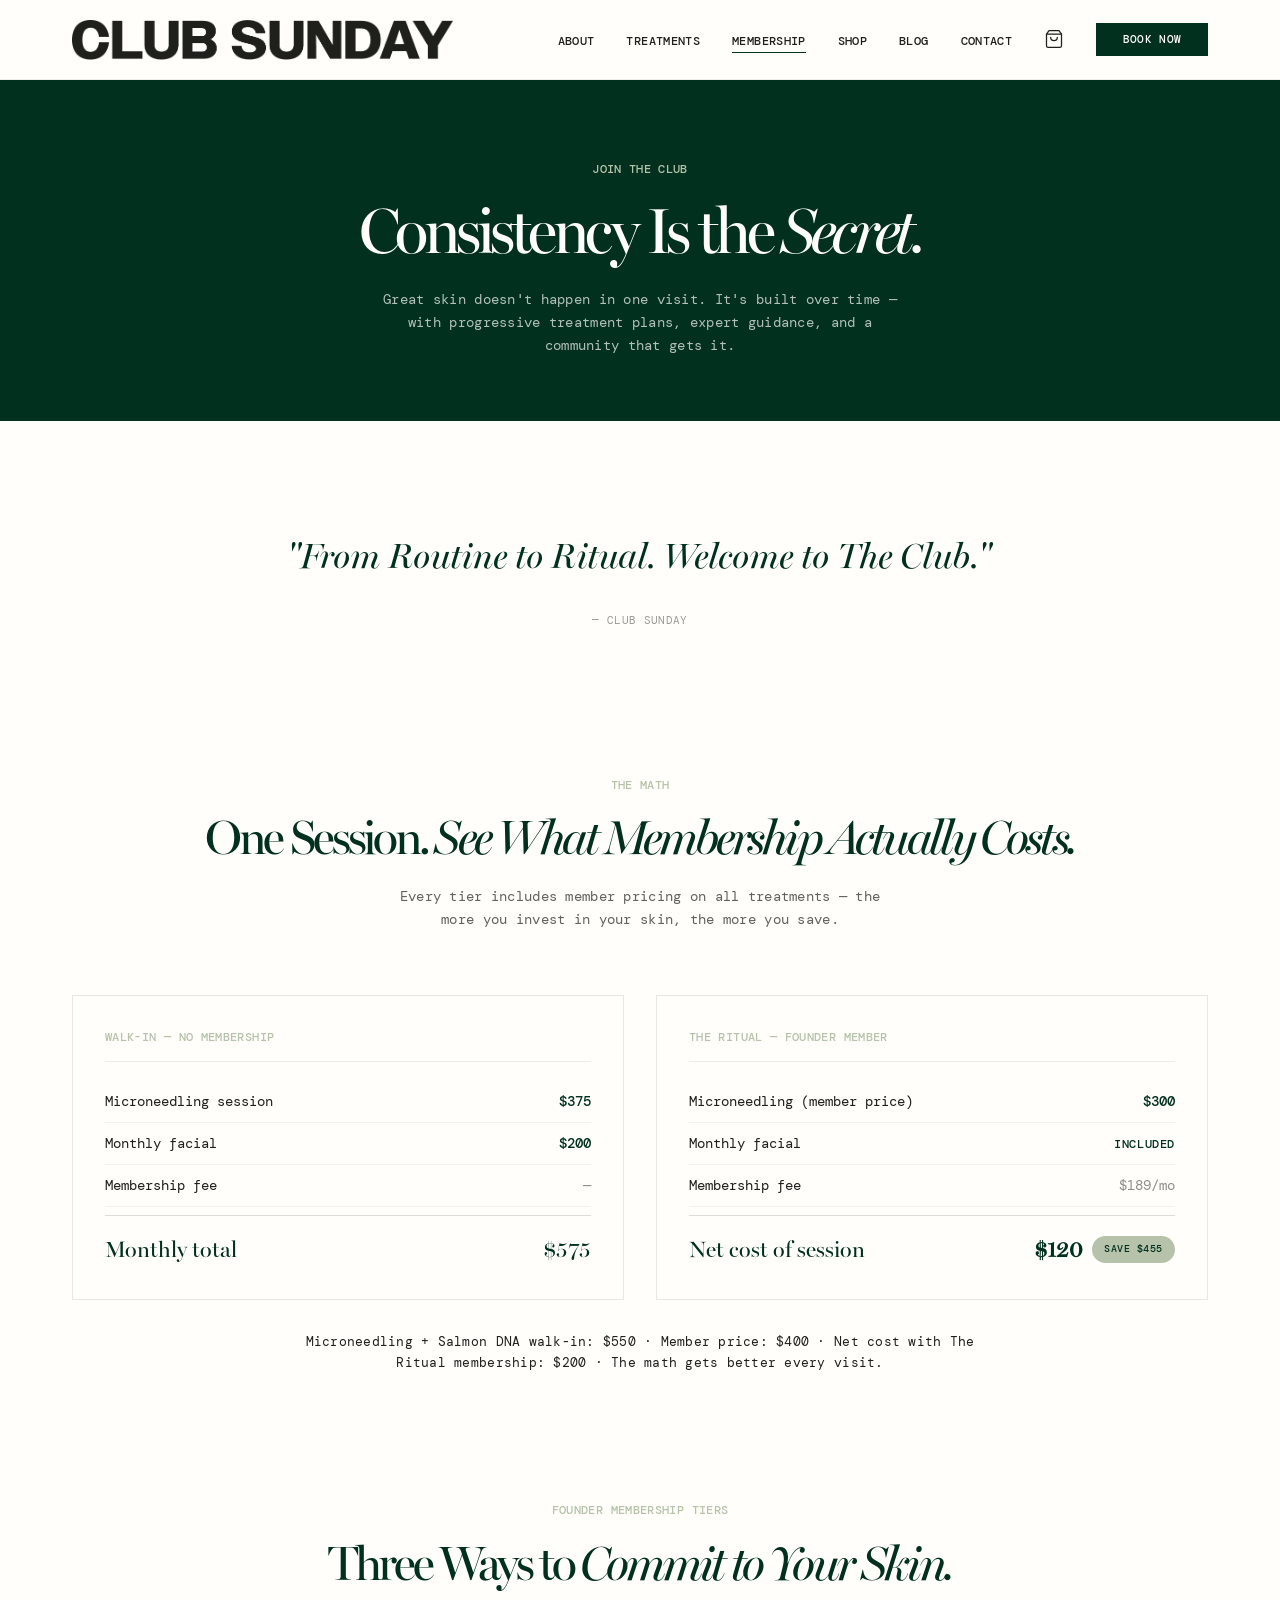
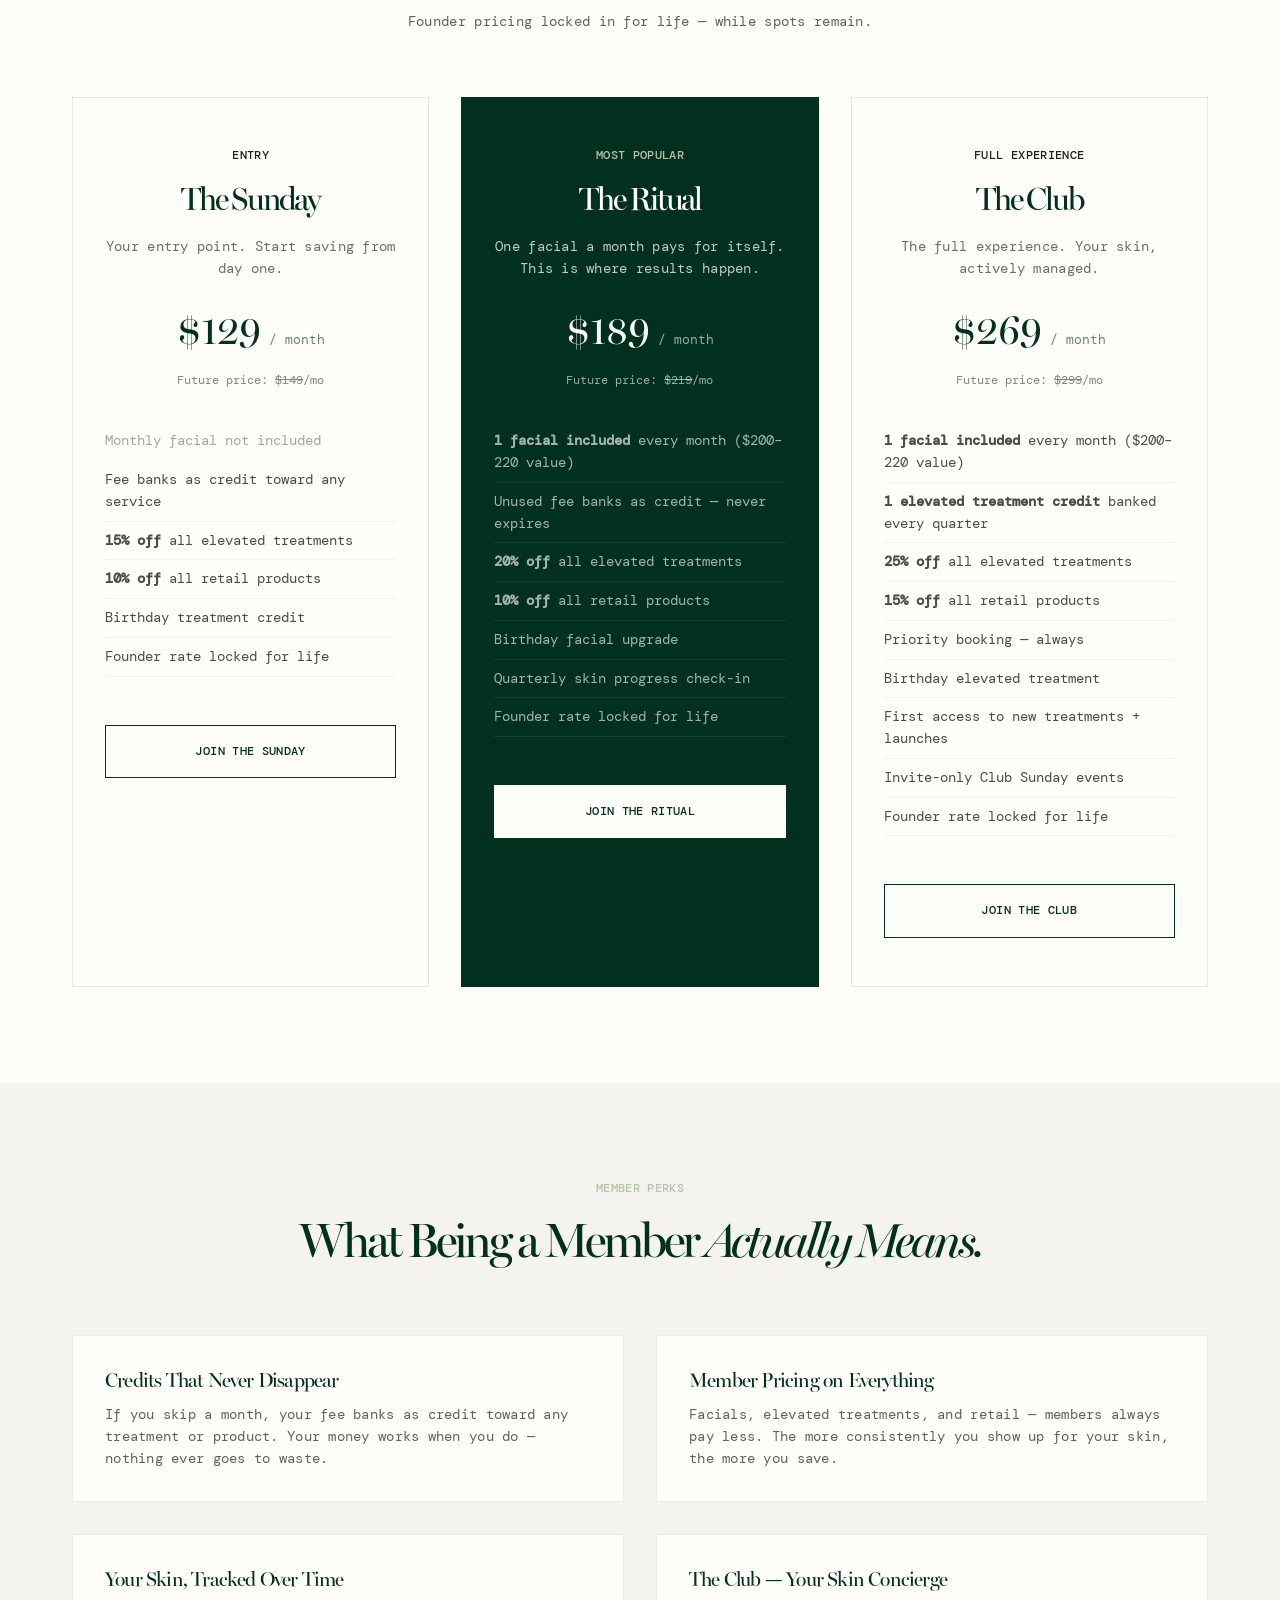
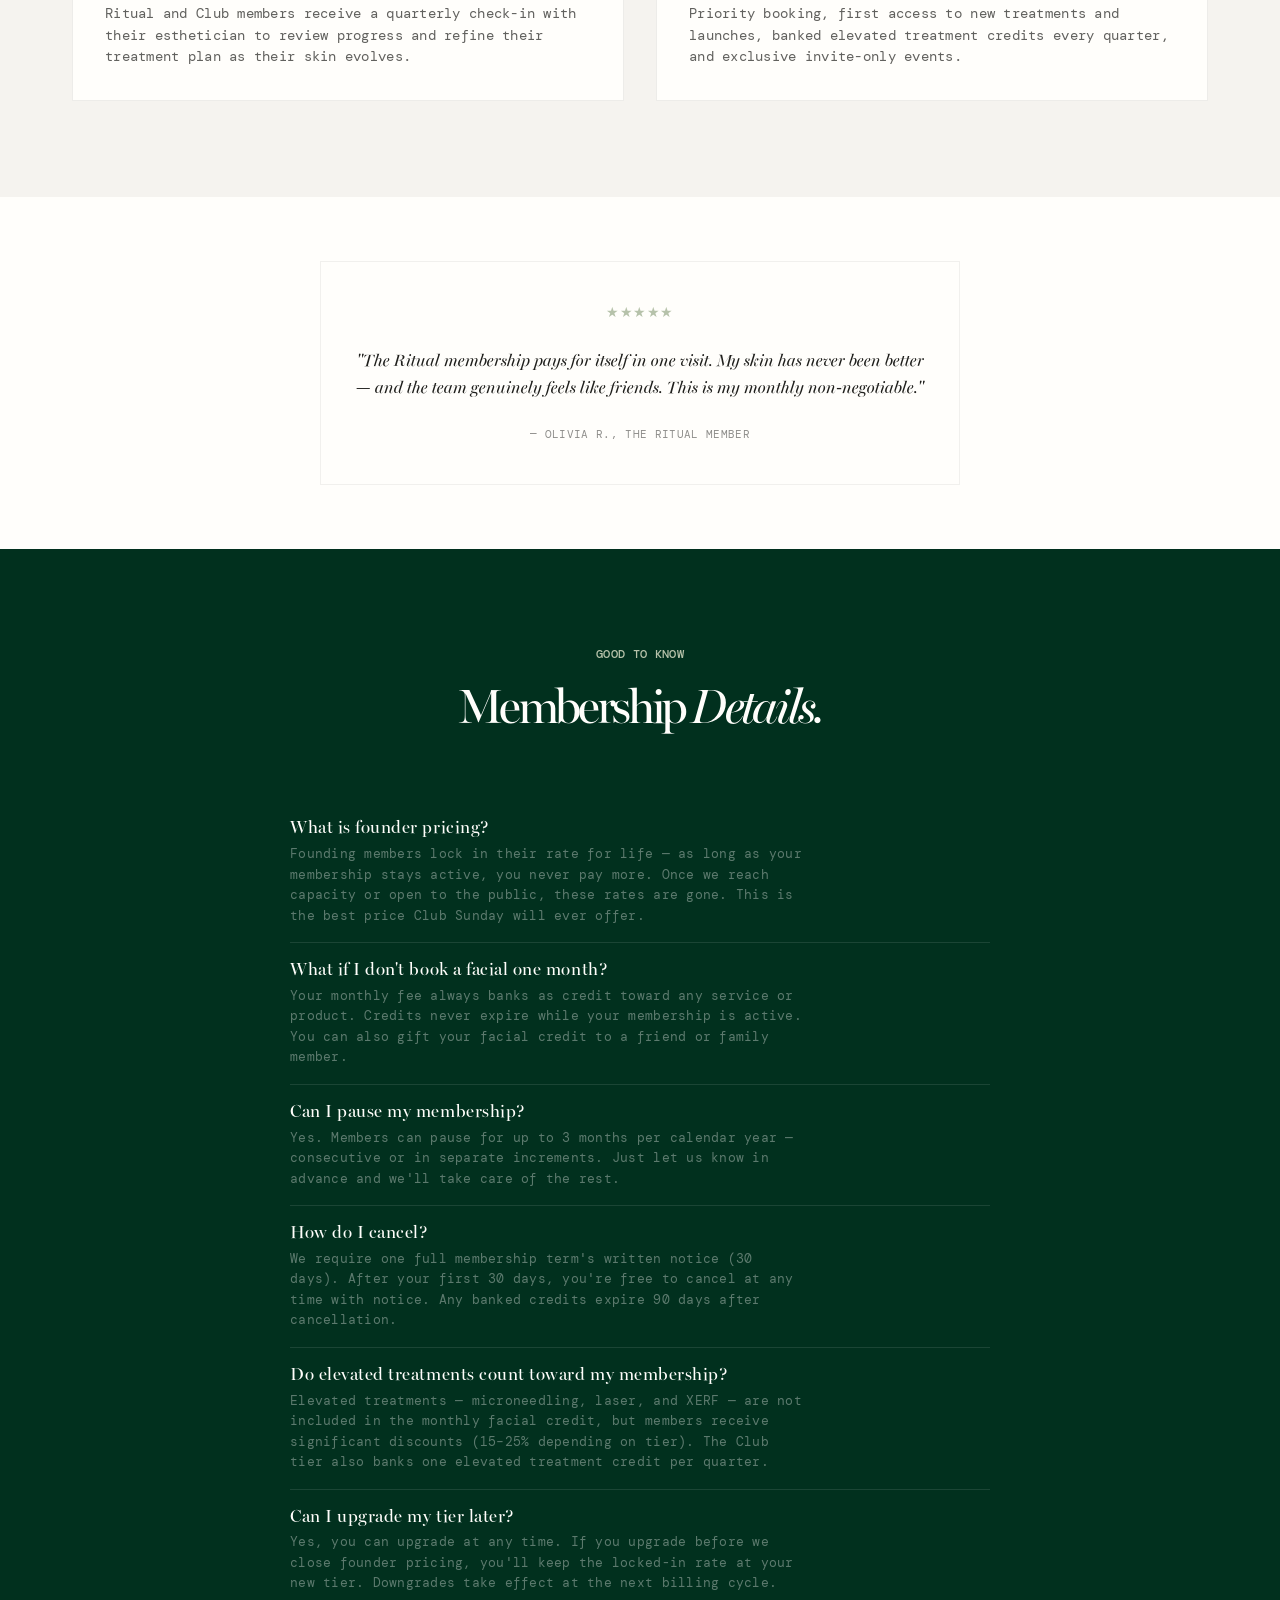
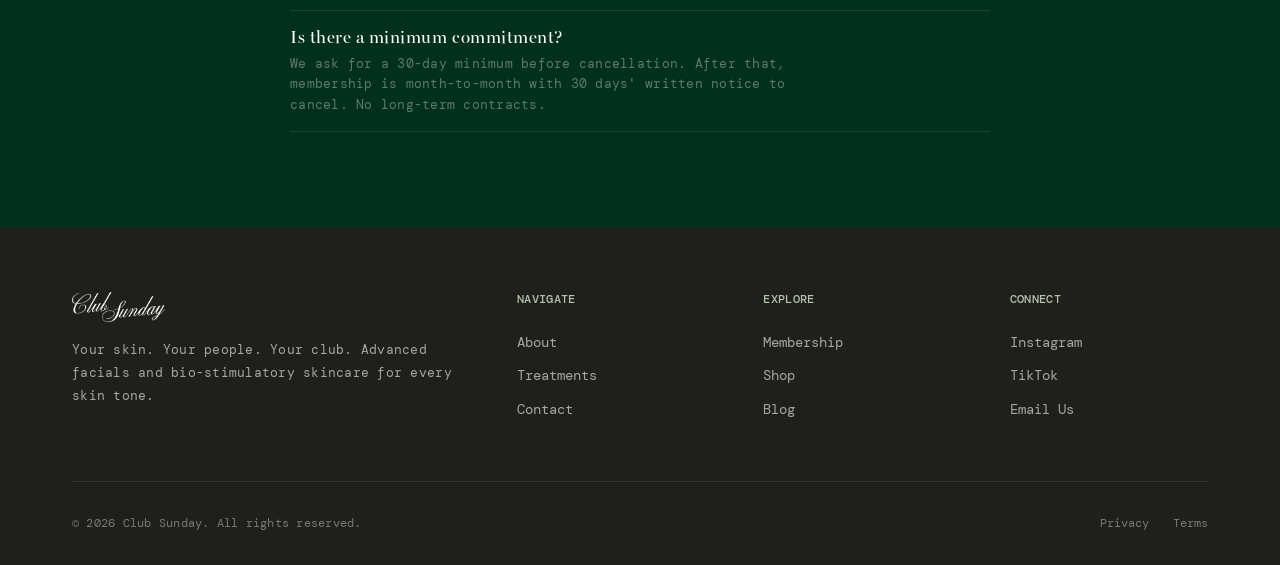
==== commit b04190ae: "Update membership page: add tiers, math, perks, FAQ" ====
--- a/membership.html
+++ b/membership.html
@@ -59,108 +59,198 @@
     </div>
   </section>
 
+  <!-- The Math -->
+  <section class="section" id="math" style="padding-top:2rem;">
+    <div class="container">
+      <div class="section-header fade-in">
+        <span class="label">The Math</span>
+        <h2>One Session. <em>See What Membership Actually Costs.</em></h2>
+        <p>Every tier includes member pricing on all treatments — the more you invest in your skin, the more you save.</p>
+      </div>
+      <div class="grid grid-2 fade-in">
+        <div class="math-card">
+          <span class="label">Walk-in — No Membership</span>
+          <div class="math-row"><span>Microneedling session</span><span class="val">$375</span></div>
+          <div class="math-row"><span>Monthly facial</span><span class="val">$200</span></div>
+          <div class="math-row"><span>Membership fee</span><span class="muted">—</span></div>
+          <div class="math-total"><span>Monthly total</span><span>$575</span></div>
+        </div>
+        <div class="math-card">
+          <span class="label">The Ritual — Founder Member</span>
+          <div class="math-row"><span>Microneedling (member price)</span><span class="val">$300</span></div>
+          <div class="math-row"><span>Monthly facial</span><span class="included">Included</span></div>
+          <div class="math-row"><span>Membership fee</span><span class="muted">$189/mo</span></div>
+          <div class="math-total">
+            <span>Net cost of session</span>
+            <span class="math-savings"><strong>$120</strong> <span class="save-pill">Save $455</span></span>
+          </div>
+        </div>
+      </div>
+      <p class="math-note fade-in">Microneedling + Salmon DNA walk-in: $550 · Member price: $400 · Net cost with The Ritual membership: $200 · The math gets better every visit.</p>
+    </div>
+  </section>
+
   <!-- Membership Tiers -->
-  <section class="section" style="padding-top:2rem;">
-    <div class="container">
-      <div class="section-header fade-in">
-        <span class="label">Pick Your Ritual</span>
-        <h2>The <em>Memberships</em></h2>
-        <p>Consistent skin health starts here. Flexible plans, real results, no lock-ins.</p>
+  <section class="section" id="membership" style="padding-top:2rem;">
+    <div class="container">
+      <div class="section-header fade-in">
+        <span class="label">Founder Membership Tiers</span>
+        <h2>Three Ways to <em>Commit to Your Skin.</em></h2>
+        <p>Founder pricing locked in for life — while spots remain.</p>
       </div>
       <div class="grid grid-3 fade-in">
 
-        <!-- Tier 1 -->
+        <!-- The Sunday -->
         <div class="tier-card">
-          <span class="label">The Starter</span>
-          <h3>Sunday Sipper</h3>
-          <div class="tier-price">$12<span> / month</span></div>
+          <span class="label">Entry</span>
+          <h3>The Sunday</h3>
+          <p class="tier-tagline">Your entry point. Start saving from day one.</p>
+          <div class="tier-price">$129<span> / month</span></div>
+          <div class="tier-future">Future price: <s>$149</s>/mo</div>
           <ul>
-            <li>10% off all treatments</li>
-            <li>Birthday glow-up upgrade</li>
-            <li>Early access to new rituals</li>
-            <li>Members-only skin tips</li>
+            <li class="muted-li">Monthly facial not included</li>
+            <li>Fee banks as credit toward any service</li>
+            <li><strong>15% off</strong> all elevated treatments</li>
+            <li><strong>10% off</strong> all retail products</li>
+            <li>Birthday treatment credit</li>
+            <li>Founder rate locked for life</li>
           </ul>
-          <a href="contact.html" class="btn btn-secondary">Get Started</a>
-        </div>
-
-        <!-- Tier 2 (Featured) -->
+          <a href="mailto:hello@clubsunday.com" class="btn btn-secondary">Join The Sunday</a>
+        </div>
+
+        <!-- The Ritual (Featured) -->
         <div class="tier-card featured">
           <span class="label">Most Popular</span>
-          <h3>Sunday Regular</h3>
-          <div class="tier-price">$25<span> / month</span></div>
+          <h3>The Ritual</h3>
+          <p class="tier-tagline">One facial a month pays for itself. This is where results happen.</p>
+          <div class="tier-price">$189<span> / month</span></div>
+          <div class="tier-future">Future price: <s>$219</s>/mo</div>
           <ul>
-            <li>Everything in Sunday Sipper</li>
-            <li>15% off skincare products</li>
-            <li>1 complimentary add-on per month</li>
-            <li>Priority booking</li>
-            <li>Club-only treatment specials</li>
+            <li><strong>1 facial included</strong> every month ($200–220 value)</li>
+            <li>Unused fee banks as credit — never expires</li>
+            <li><strong>20% off</strong> all elevated treatments</li>
+            <li><strong>10% off</strong> all retail products</li>
+            <li>Birthday facial upgrade</li>
+            <li>Quarterly skin progress check-in</li>
+            <li>Founder rate locked for life</li>
           </ul>
-          <a href="contact.html" class="btn btn-light">Get Started</a>
-        </div>
-
-        <!-- Tier 3 -->
+          <a href="mailto:hello@clubsunday.com" class="btn btn-light">Join The Ritual</a>
+        </div>
+
+        <!-- The Club -->
         <div class="tier-card">
-          <span class="label">The Full Ritual</span>
-          <h3>Sunday Ritual</h3>
-          <div class="tier-price">$45<span> / month</span></div>
+          <span class="label">Full Experience</span>
+          <h3>The Club</h3>
+          <p class="tier-tagline">The full experience. Your skin, actively managed.</p>
+          <div class="tier-price">$269<span> / month</span></div>
+          <div class="tier-future">Future price: <s>$299</s>/mo</div>
           <ul>
-            <li>Everything in Sunday Regular</li>
-            <li>20% off all treatments & products</li>
-            <li>Free monthly facial add-on</li>
-            <li>VIP skin consultations</li>
-            <li>Guest passes (2 per month)</li>
-            <li>First access to new treatments</li>
+            <li><strong>1 facial included</strong> every month ($200–220 value)</li>
+            <li><strong>1 elevated treatment credit</strong> banked every quarter</li>
+            <li><strong>25% off</strong> all elevated treatments</li>
+            <li><strong>15% off</strong> all retail products</li>
+            <li>Priority booking — always</li>
+            <li>Birthday elevated treatment</li>
+            <li>First access to new treatments + launches</li>
+            <li>Invite-only Club Sunday events</li>
+            <li>Founder rate locked for life</li>
           </ul>
-          <a href="contact.html" class="btn btn-secondary">Get Started</a>
-        </div>
-
+          <a href="mailto:hello@clubsunday.com" class="btn btn-secondary">Join The Club</a>
+        </div>
+
+      </div>
+    </div>
+  </section>
+
+  <!-- Member Perks -->
+  <section class="section" style="background:#f5f3ef;">
+    <div class="container">
+      <div class="section-header fade-in">
+        <span class="label">Member Perks</span>
+        <h2>What Being a Member <em>Actually Means.</em></h2>
+      </div>
+      <div class="grid grid-2 fade-in">
+        <div class="perk-card">
+          <h4>Credits That Never Disappear</h4>
+          <p>If you skip a month, your fee banks as credit toward any treatment or product. Your money works when you do — nothing ever goes to waste.</p>
+        </div>
+        <div class="perk-card">
+          <h4>Member Pricing on Everything</h4>
+          <p>Facials, elevated treatments, and retail — members always pay less. The more consistently you show up for your skin, the more you save.</p>
+        </div>
+        <div class="perk-card">
+          <h4>Your Skin, Tracked Over Time</h4>
+          <p>Ritual and Club members receive a quarterly check-in with their esthetician to review progress and refine their treatment plan as their skin evolves.</p>
+        </div>
+        <div class="perk-card">
+          <h4>The Club — Your Skin Concierge</h4>
+          <p>Priority booking, first access to new treatments and launches, banked elevated treatment credits every quarter, and exclusive invite-only events.</p>
+        </div>
       </div>
     </div>
   </section>
 
   <!-- Testimonial -->
-  <section class="section" style="background:#f5f3ef; padding:4rem 0;">
+  <section class="section" style="padding:4rem 0;">
     <div class="container">
       <div class="testimonials fade-in" style="grid-template-columns:1fr; max-width:640px; margin:0 auto;">
         <div class="testimonial" style="text-align:center;">
           <div class="stars">★★★★★</div>
-          <blockquote>"The Sunday Ritual membership pays for itself in one visit. My skin has never been better — and the team genuinely feels like friends. This is my monthly non-negotiable."</blockquote>
-          <cite>— Olivia R., Sunday Ritual Member</cite>
+          <blockquote>"The Ritual membership pays for itself in one visit. My skin has never been better — and the team genuinely feels like friends. This is my monthly non-negotiable."</blockquote>
+          <cite>— Olivia R., The Ritual Member</cite>
         </div>
       </div>
     </div>
   </section>
 
   <!-- FAQ Section -->
-  <section class="section bg-green">
-    <div class="container">
-      <div class="section-header fade-in">
-        <span class="label" style="color:var(--sage);">FAQ</span>
-        <h2 style="color:var(--off-white);">Good <em>Questions</em></h2>
+  <section class="section bg-green" id="faq">
+    <div class="container">
+      <div class="section-header fade-in">
+        <span class="label" style="color:var(--sage);">Good to Know</span>
+        <h2 style="color:var(--off-white);">Membership <em>Details.</em></h2>
       </div>
       <div class="fade-in" style="max-width:700px; margin:0 auto;">
         <div class="menu-item" style="border-color:rgba(255,254,251,0.1);">
           <div class="menu-item-info">
-            <h4 style="color:var(--off-white);">Can I cancel anytime?</h4>
-            <p style="color:rgba(255,254,251,0.6);">Yes — all plans are month-to-month with no commitment. Cancel or change tiers at any time.</p>
-          </div>
-        </div>
-        <div class="menu-item" style="border-color:rgba(255,254,251,0.1);">
-          <div class="menu-item-info">
-            <h4 style="color:var(--off-white);">How do I use my member perks?</h4>
-            <p style="color:rgba(255,254,251,0.6);">After signing up, you'll receive a digital membership card via email. Show it at checkout — in-store or online.</p>
-          </div>
-        </div>
-        <div class="menu-item" style="border-color:rgba(255,254,251,0.1);">
-          <div class="menu-item-info">
-            <h4 style="color:var(--off-white);">Can I gift a membership?</h4>
-            <p style="color:rgba(255,254,251,0.6);">Absolutely. Contact us to set up a gift membership for any tier, for any duration.</p>
-          </div>
-        </div>
-        <div class="menu-item" style="border-color:rgba(255,254,251,0.1);">
-          <div class="menu-item-info">
-            <h4 style="color:var(--off-white);">Do member discounts apply online?</h4>
-            <p style="color:rgba(255,254,251,0.6);">Yes — your discount applies to everything on our online shop as well as in-store purchases.</p>
+            <h4 style="color:var(--off-white);">What is founder pricing?</h4>
+            <p style="color:rgba(255,254,251,0.6);">Founding members lock in their rate for life — as long as your membership stays active, you never pay more. Once we reach capacity or open to the public, these rates are gone. This is the best price Club Sunday will ever offer.</p>
+          </div>
+        </div>
+        <div class="menu-item" style="border-color:rgba(255,254,251,0.1);">
+          <div class="menu-item-info">
+            <h4 style="color:var(--off-white);">What if I don't book a facial one month?</h4>
+            <p style="color:rgba(255,254,251,0.6);">Your monthly fee always banks as credit toward any service or product. Credits never expire while your membership is active. You can also gift your facial credit to a friend or family member.</p>
+          </div>
+        </div>
+        <div class="menu-item" style="border-color:rgba(255,254,251,0.1);">
+          <div class="menu-item-info">
+            <h4 style="color:var(--off-white);">Can I pause my membership?</h4>
+            <p style="color:rgba(255,254,251,0.6);">Yes. Members can pause for up to 3 months per calendar year — consecutive or in separate increments. Just let us know in advance and we'll take care of the rest.</p>
+          </div>
+        </div>
+        <div class="menu-item" style="border-color:rgba(255,254,251,0.1);">
+          <div class="menu-item-info">
+            <h4 style="color:var(--off-white);">How do I cancel?</h4>
+            <p style="color:rgba(255,254,251,0.6);">We require one full membership term's written notice (30 days). After your first 30 days, you're free to cancel at any time with notice. Any banked credits expire 90 days after cancellation.</p>
+          </div>
+        </div>
+        <div class="menu-item" style="border-color:rgba(255,254,251,0.1);">
+          <div class="menu-item-info">
+            <h4 style="color:var(--off-white);">Do elevated treatments count toward my membership?</h4>
+            <p style="color:rgba(255,254,251,0.6);">Elevated treatments — microneedling, laser, and XERF — are not included in the monthly facial credit, but members receive significant discounts (15–25% depending on tier). The Club tier also banks one elevated treatment credit per quarter.</p>
+          </div>
+        </div>
+        <div class="menu-item" style="border-color:rgba(255,254,251,0.1);">
+          <div class="menu-item-info">
+            <h4 style="color:var(--off-white);">Can I upgrade my tier later?</h4>
+            <p style="color:rgba(255,254,251,0.6);">Yes, you can upgrade at any time. If you upgrade before we close founder pricing, you'll keep the locked-in rate at your new tier. Downgrades take effect at the next billing cycle.</p>
+          </div>
+        </div>
+        <div class="menu-item" style="border-color:rgba(255,254,251,0.1);">
+          <div class="menu-item-info">
+            <h4 style="color:var(--off-white);">Is there a minimum commitment?</h4>
+            <p style="color:rgba(255,254,251,0.6);">We ask for a 30-day minimum before cancellation. After that, membership is month-to-month with 30 days' written notice to cancel. No long-term contracts.</p>
           </div>
         </div>
       </div>
--- a/css/styles.css
+++ b/css/styles.css
@@ -696,6 +696,146 @@
   margin-top: 1rem;
 }
 
+.tier-tagline {
+  font-size: 0.85rem;
+  opacity: 0.65;
+  margin: 0 auto 1.25rem;
+  min-height: 2.5em;
+}
+
+.tier-card.featured .tier-tagline {
+  color: rgba(255, 254, 251, 0.75);
+  opacity: 1;
+}
+
+.tier-future {
+  font-family: var(--font-mono);
+  font-size: 0.75rem;
+  opacity: 0.55;
+  margin-bottom: 0.5rem;
+}
+
+.tier-card.featured .tier-future {
+  color: rgba(255, 254, 251, 0.6);
+  opacity: 1;
+}
+
+.tier-card ul li.muted-li {
+  opacity: 0.4;
+}
+
+/* --- Math Cards (Membership) --- */
+.math-card {
+  background-color: var(--off-white);
+  border: 1px solid rgba(31, 31, 28, 0.1);
+  padding: 2rem;
+  text-align: left;
+}
+
+.math-card .label {
+  display: block;
+  color: var(--sage);
+  margin-bottom: 1.25rem;
+  padding-bottom: 0.85rem;
+  border-bottom: 1px solid rgba(31, 31, 28, 0.08);
+}
+
+.math-row {
+  display: flex;
+  justify-content: space-between;
+  align-items: baseline;
+  padding: 0.55rem 0;
+  font-size: 0.9rem;
+  border-bottom: 1px solid rgba(31, 31, 28, 0.05);
+}
+
+.math-row:last-of-type {
+  border-bottom: none;
+}
+
+.math-row .val {
+  font-family: var(--font-mono);
+  font-weight: 500;
+  color: var(--dark-green);
+}
+
+.math-row .muted {
+  opacity: 0.5;
+}
+
+.math-row .included {
+  font-family: var(--font-mono);
+  font-weight: 500;
+  color: var(--dark-green);
+  text-transform: uppercase;
+  font-size: 0.75rem;
+  letter-spacing: 0.05em;
+}
+
+.math-total {
+  display: flex;
+  justify-content: space-between;
+  align-items: center;
+  padding-top: 1rem;
+  margin-top: 0.5rem;
+  border-top: 1px solid rgba(31, 31, 28, 0.15);
+  font-family: var(--font-display);
+  font-size: 1.4rem;
+  color: var(--dark-green);
+}
+
+.math-savings {
+  display: inline-flex;
+  align-items: center;
+  gap: 0.6rem;
+}
+
+.save-pill {
+  background-color: var(--sage);
+  color: var(--dark-green);
+  font-family: var(--font-mono);
+  font-size: 0.65rem;
+  font-weight: 500;
+  text-transform: uppercase;
+  letter-spacing: 0.05em;
+  padding: 0.3rem 0.75rem;
+  border-radius: 100px;
+}
+
+.math-note {
+  text-align: center;
+  font-size: 0.8rem;
+  opacity: 0.6;
+  margin: 2rem auto 0;
+  max-width: 720px;
+}
+
+/* --- Member Perk Cards --- */
+.perk-card {
+  background-color: var(--off-white);
+  border: 1px solid rgba(31, 31, 28, 0.08);
+  padding: 2rem;
+}
+
+.perk-card h4 {
+  font-family: var(--font-display);
+  font-size: 1.25rem;
+  font-weight: 400;
+  letter-spacing: -0.04em;
+  color: var(--dark-green);
+  margin-bottom: 0.6rem;
+}
+
+.perk-card p {
+  font-size: 0.85rem;
+  opacity: 0.7;
+  margin: 0;
+}
+
+@media (max-width: 768px) {
+  .math-total { font-size: 1.15rem; }
+}
+
 /* --- Blog Cards --- */
 .blog-card .card-body {
   padding: 1.5rem;
@@ -1147,14 +1287,27 @@
 }
 
 .result-images {
-  display: grid;
-  grid-template-columns: 1fr 1fr;
-  aspect-ratio: 2 / 1;
+  position: relative;
+  width: 100%;
+  padding-bottom: 100%;
+  overflow: hidden;
+  border-radius: 8px;
 }
 
 .result-images > div {
+  position: absolute;
+  top: 0;
+  left: 0;
+  width: 100%;
+  height: 100%;
   overflow: hidden;
-  position: relative;
+}
+
+.result-images img {
+  width: 100%;
+  height: 100%;
+  object-fit: cover;
+  display: block;
 }
 
 .result-images .before-label,
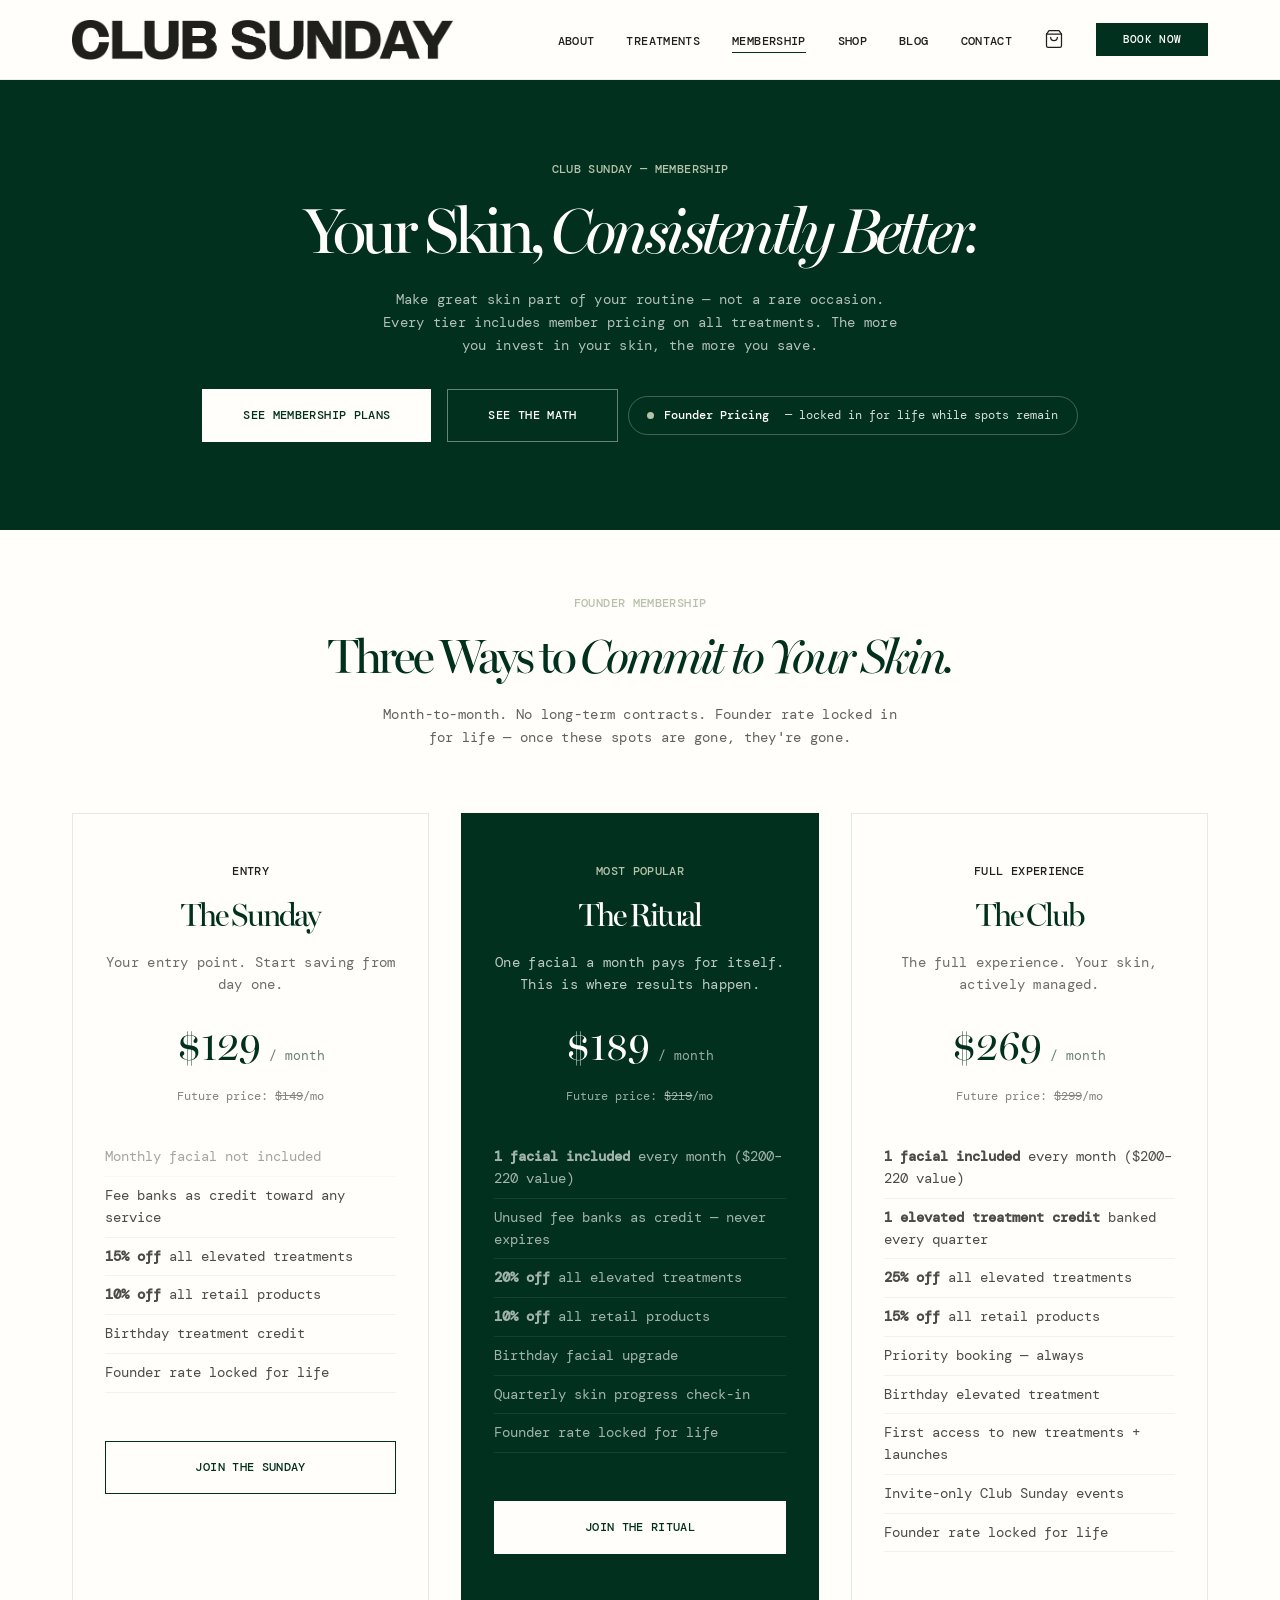
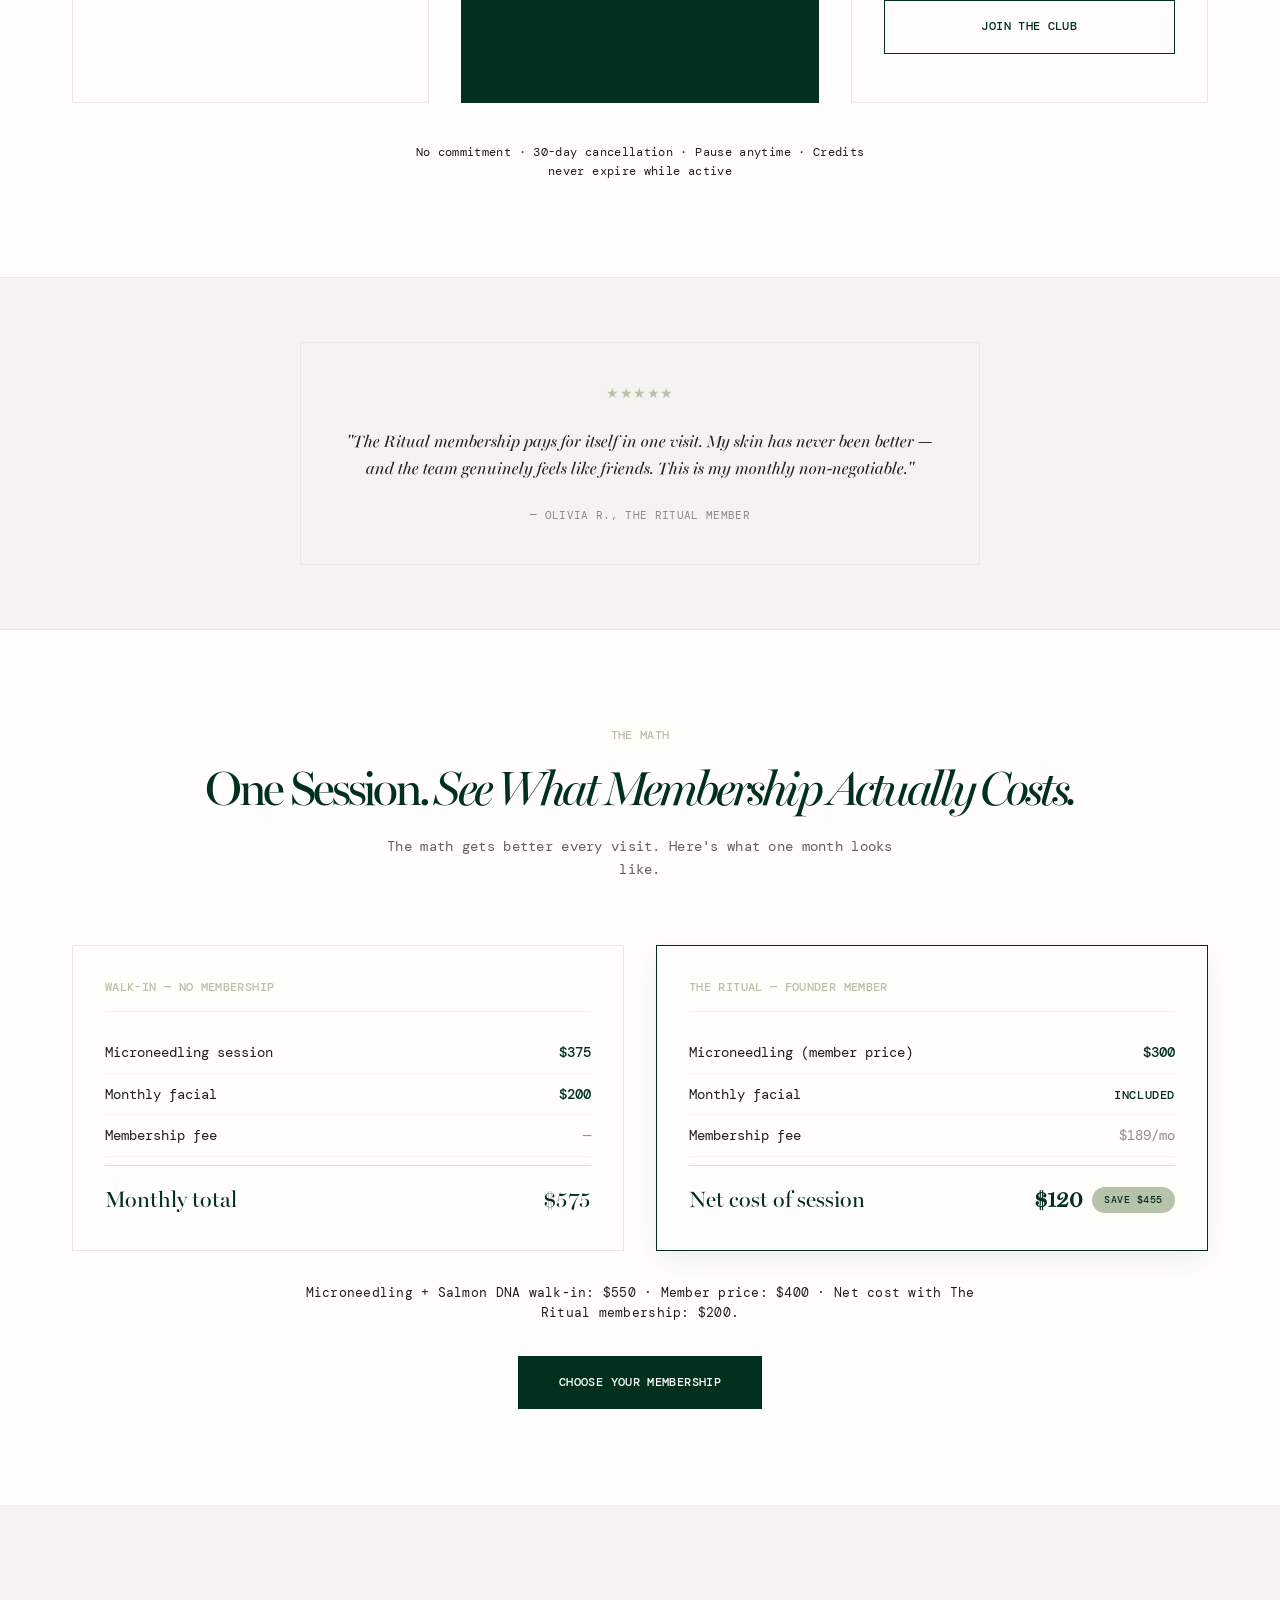
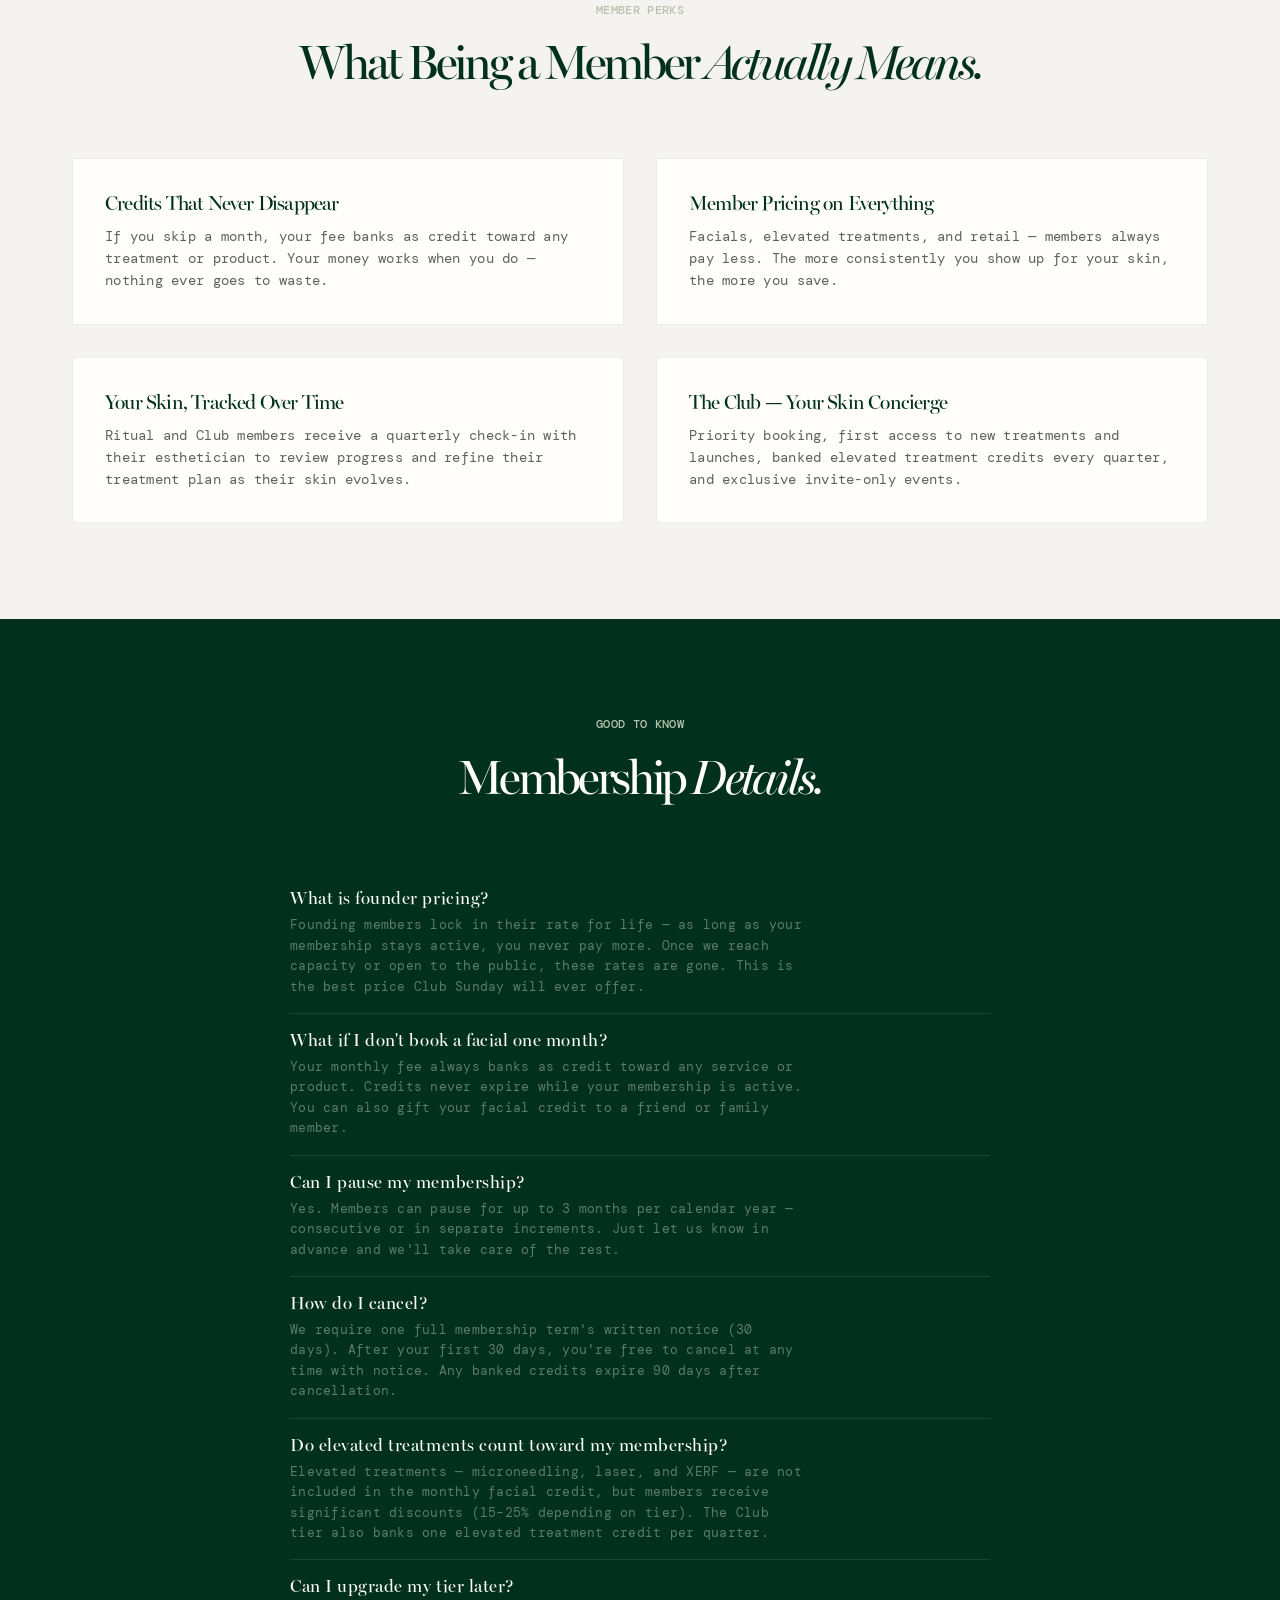
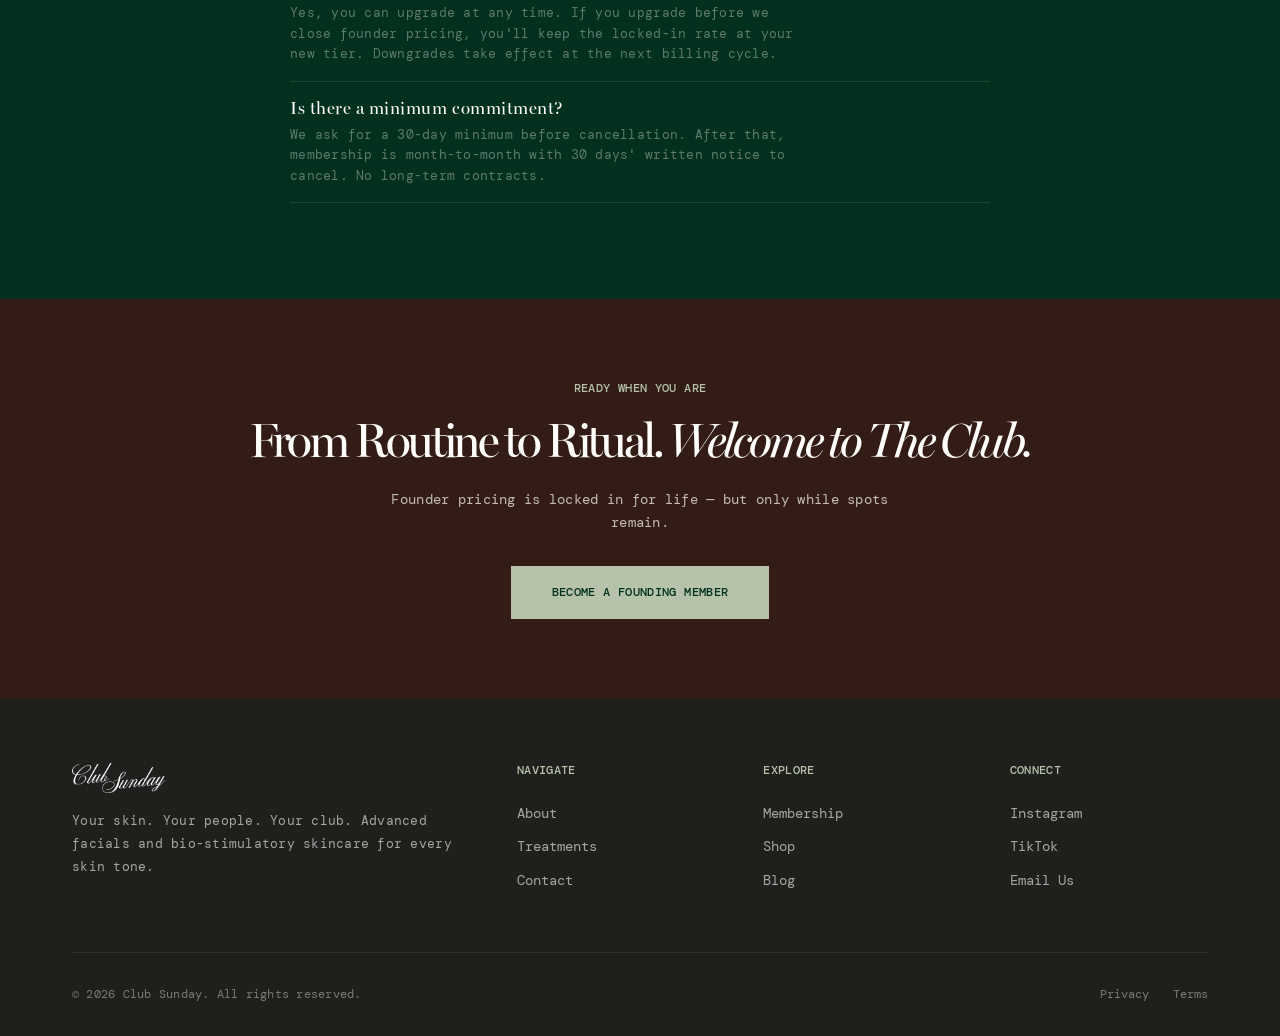
==== commit 07ae9e28: "Restructure membership page for sales: tiers first, social proof, ROI, final CTA" ====
--- a/membership.html
+++ b/membership.html
@@ -42,61 +42,30 @@
     <a href="contact.html" class="btn-book-mobile">Book Now</a>
   </div>
 
-  <!-- Page Header -->
-  <section class="page-header">
-    <div class="container">
-      <span class="label">Join the Club</span>
-      <h1>Consistency Is the <em>Secret.</em></h1>
-      <p>Great skin doesn't happen in one visit. It's built over time — with progressive treatment plans, expert guidance, and a community that gets it.</p>
-    </div>
-  </section>
-
-  <!-- Pull Quote -->
-  <section class="section" style="padding:2rem 0;">
-    <div class="pull-quote fade-in">
-      <blockquote>"From Routine to Ritual. Welcome to The Club."</blockquote>
-      <cite>— Club Sunday</cite>
-    </div>
-  </section>
-
-  <!-- The Math -->
-  <section class="section" id="math" style="padding-top:2rem;">
+  <!-- Page Header / Hero -->
+  <section class="page-header membership-hero">
+    <div class="container">
+      <span class="label">Club Sunday — Membership</span>
+      <h1>Your Skin, <em>Consistently Better.</em></h1>
+      <p>Make great skin part of your routine — not a rare occasion. Every tier includes member pricing on all treatments. The more you invest in your skin, the more you save.</p>
+      <div class="hero-ctas">
+        <a href="#membership" class="btn btn-light">See Membership Plans</a>
+        <a href="#math" class="btn btn-outline-light">See the Math</a>
+      </div>
+      <div class="founder-badge">
+        <span class="dot"></span>
+        <strong>Founder Pricing</strong>&nbsp;— locked in for life while spots remain
+      </div>
+    </div>
+  </section>
+
+  <!-- Membership Tiers (FIRST — the offer) -->
+  <section class="section" id="membership" style="padding-top:4rem;">
     <div class="container">
       <div class="section-header fade-in">
-        <span class="label">The Math</span>
-        <h2>One Session. <em>See What Membership Actually Costs.</em></h2>
-        <p>Every tier includes member pricing on all treatments — the more you invest in your skin, the more you save.</p>
-      </div>
-      <div class="grid grid-2 fade-in">
-        <div class="math-card">
-          <span class="label">Walk-in — No Membership</span>
-          <div class="math-row"><span>Microneedling session</span><span class="val">$375</span></div>
-          <div class="math-row"><span>Monthly facial</span><span class="val">$200</span></div>
-          <div class="math-row"><span>Membership fee</span><span class="muted">—</span></div>
-          <div class="math-total"><span>Monthly total</span><span>$575</span></div>
-        </div>
-        <div class="math-card">
-          <span class="label">The Ritual — Founder Member</span>
-          <div class="math-row"><span>Microneedling (member price)</span><span class="val">$300</span></div>
-          <div class="math-row"><span>Monthly facial</span><span class="included">Included</span></div>
-          <div class="math-row"><span>Membership fee</span><span class="muted">$189/mo</span></div>
-          <div class="math-total">
-            <span>Net cost of session</span>
-            <span class="math-savings"><strong>$120</strong> <span class="save-pill">Save $455</span></span>
-          </div>
-        </div>
-      </div>
-      <p class="math-note fade-in">Microneedling + Salmon DNA walk-in: $550 · Member price: $400 · Net cost with The Ritual membership: $200 · The math gets better every visit.</p>
-    </div>
-  </section>
-
-  <!-- Membership Tiers -->
-  <section class="section" id="membership" style="padding-top:2rem;">
-    <div class="container">
-      <div class="section-header fade-in">
-        <span class="label">Founder Membership Tiers</span>
+        <span class="label">Founder Membership</span>
         <h2>Three Ways to <em>Commit to Your Skin.</em></h2>
-        <p>Founder pricing locked in for life — while spots remain.</p>
+        <p>Month-to-month. No long-term contracts. Founder rate locked in for life — once these spots are gone, they're gone.</p>
       </div>
       <div class="grid grid-3 fade-in">
 
@@ -159,6 +128,54 @@
         </div>
 
       </div>
+      <p class="trust-row fade-in">No commitment · 30-day cancellation · Pause anytime · Credits never expire while active</p>
+    </div>
+  </section>
+
+  <!-- Social Proof Strip -->
+  <section class="section social-proof-strip">
+    <div class="container">
+      <div class="testimonials fade-in" style="grid-template-columns:1fr; max-width:680px; margin:0 auto;">
+        <div class="testimonial" style="text-align:center;">
+          <div class="stars">★★★★★</div>
+          <blockquote>"The Ritual membership pays for itself in one visit. My skin has never been better — and the team genuinely feels like friends. This is my monthly non-negotiable."</blockquote>
+          <cite>— Olivia R., The Ritual Member</cite>
+        </div>
+      </div>
+    </div>
+  </section>
+
+  <!-- The Math (ROI / Objection: "Is it worth it?") -->
+  <section class="section" id="math">
+    <div class="container">
+      <div class="section-header fade-in">
+        <span class="label">The Math</span>
+        <h2>One Session. <em>See What Membership Actually Costs.</em></h2>
+        <p>The math gets better every visit. Here's what one month looks like.</p>
+      </div>
+      <div class="grid grid-2 fade-in">
+        <div class="math-card">
+          <span class="label">Walk-in — No Membership</span>
+          <div class="math-row"><span>Microneedling session</span><span class="val">$375</span></div>
+          <div class="math-row"><span>Monthly facial</span><span class="val">$200</span></div>
+          <div class="math-row"><span>Membership fee</span><span class="muted">—</span></div>
+          <div class="math-total"><span>Monthly total</span><span>$575</span></div>
+        </div>
+        <div class="math-card math-card-highlight">
+          <span class="label">The Ritual — Founder Member</span>
+          <div class="math-row"><span>Microneedling (member price)</span><span class="val">$300</span></div>
+          <div class="math-row"><span>Monthly facial</span><span class="included">Included</span></div>
+          <div class="math-row"><span>Membership fee</span><span class="muted">$189/mo</span></div>
+          <div class="math-total">
+            <span>Net cost of session</span>
+            <span class="math-savings"><strong>$120</strong> <span class="save-pill">Save $455</span></span>
+          </div>
+        </div>
+      </div>
+      <p class="math-note fade-in">Microneedling + Salmon DNA walk-in: $550 · Member price: $400 · Net cost with The Ritual membership: $200.</p>
+      <div class="text-center fade-in" style="margin-top:2rem;">
+        <a href="#membership" class="btn btn-primary">Choose Your Membership</a>
+      </div>
     </div>
   </section>
 
@@ -190,20 +207,7 @@
     </div>
   </section>
 
-  <!-- Testimonial -->
-  <section class="section" style="padding:4rem 0;">
-    <div class="container">
-      <div class="testimonials fade-in" style="grid-template-columns:1fr; max-width:640px; margin:0 auto;">
-        <div class="testimonial" style="text-align:center;">
-          <div class="stars">★★★★★</div>
-          <blockquote>"The Ritual membership pays for itself in one visit. My skin has never been better — and the team genuinely feels like friends. This is my monthly non-negotiable."</blockquote>
-          <cite>— Olivia R., The Ritual Member</cite>
-        </div>
-      </div>
-    </div>
-  </section>
-
-  <!-- FAQ Section -->
+  <!-- FAQ Section (objection handling) -->
   <section class="section bg-green" id="faq">
     <div class="container">
       <div class="section-header fade-in">
@@ -254,6 +258,16 @@
           </div>
         </div>
       </div>
+    </div>
+  </section>
+
+  <!-- Final CTA -->
+  <section class="section final-cta">
+    <div class="container text-center fade-in">
+      <span class="label">Ready When You Are</span>
+      <h2>From Routine to Ritual. <em>Welcome to The Club.</em></h2>
+      <p style="margin:1rem auto 2rem;">Founder pricing is locked in for life — but only while spots remain.</p>
+      <a href="#membership" class="btn btn-primary">Become a Founding Member</a>
     </div>
   </section>
 
--- a/css/styles.css
+++ b/css/styles.css
@@ -836,6 +836,123 @@
   .math-total { font-size: 1.15rem; }
 }
 
+/* --- Membership Hero (sales-focused) --- */
+.membership-hero {
+  padding: 9rem 0 5rem;
+}
+
+.hero-ctas {
+  display: inline-flex;
+  flex-wrap: wrap;
+  gap: 1rem;
+  justify-content: center;
+  margin: 2rem 0 1.5rem;
+}
+
+.btn-outline-light {
+  background-color: transparent;
+  color: var(--off-white);
+  border-color: rgba(255, 254, 251, 0.4);
+}
+
+.btn-outline-light:hover {
+  background-color: var(--off-white);
+  color: var(--dark-green);
+  border-color: var(--off-white);
+}
+
+.founder-badge {
+  display: inline-flex;
+  align-items: center;
+  gap: 0.6rem;
+  font-family: var(--font-mono);
+  font-size: 0.75rem;
+  color: rgba(255, 254, 251, 0.85);
+  padding: 0.55rem 1.15rem;
+  border: 1px solid rgba(255, 254, 251, 0.25);
+  border-radius: 100px;
+  margin-top: 0.5rem;
+}
+
+.founder-badge .dot {
+  width: 7px;
+  height: 7px;
+  border-radius: 50%;
+  background-color: var(--sage);
+  display: inline-block;
+}
+
+.founder-badge strong {
+  color: var(--off-white);
+  font-weight: 500;
+}
+
+/* --- Trust row under tiers --- */
+.trust-row {
+  text-align: center;
+  font-family: var(--font-mono);
+  font-size: 0.75rem;
+  letter-spacing: 0.03em;
+  opacity: 0.55;
+  margin: 2.5rem auto 0;
+}
+
+/* --- Social proof strip --- */
+.social-proof-strip {
+  background-color: #f5f3ef;
+  padding: 4rem 0;
+  border-top: 1px solid rgba(31, 31, 28, 0.05);
+  border-bottom: 1px solid rgba(31, 31, 28, 0.05);
+}
+
+/* --- Math card highlight --- */
+.math-card-highlight {
+  border-color: var(--dark-green);
+  border-width: 1.5px;
+  position: relative;
+  box-shadow: 0 8px 30px rgba(1, 48, 30, 0.08);
+}
+
+/* --- Final CTA --- */
+.final-cta {
+  background-color: var(--dark-brown);
+  color: var(--off-white);
+  padding: 5rem 0;
+}
+
+.final-cta .label {
+  color: var(--sage);
+  display: block;
+  margin-bottom: 1rem;
+}
+
+.final-cta h2 {
+  color: var(--off-white);
+}
+
+.final-cta p {
+  color: rgba(255, 254, 251, 0.7);
+  margin-left: auto;
+  margin-right: auto;
+}
+
+.final-cta .btn-primary {
+  background-color: var(--sage);
+  color: var(--dark-green);
+  border-color: var(--sage);
+}
+
+.final-cta .btn-primary:hover {
+  background-color: transparent;
+  color: var(--sage);
+}
+
+@media (max-width: 768px) {
+  .membership-hero { padding: 7rem 0 4rem; }
+  .hero-ctas { flex-direction: column; width: 100%; }
+  .hero-ctas .btn { width: 100%; }
+}
+
 /* --- Blog Cards --- */
 .blog-card .card-body {
   padding: 1.5rem;
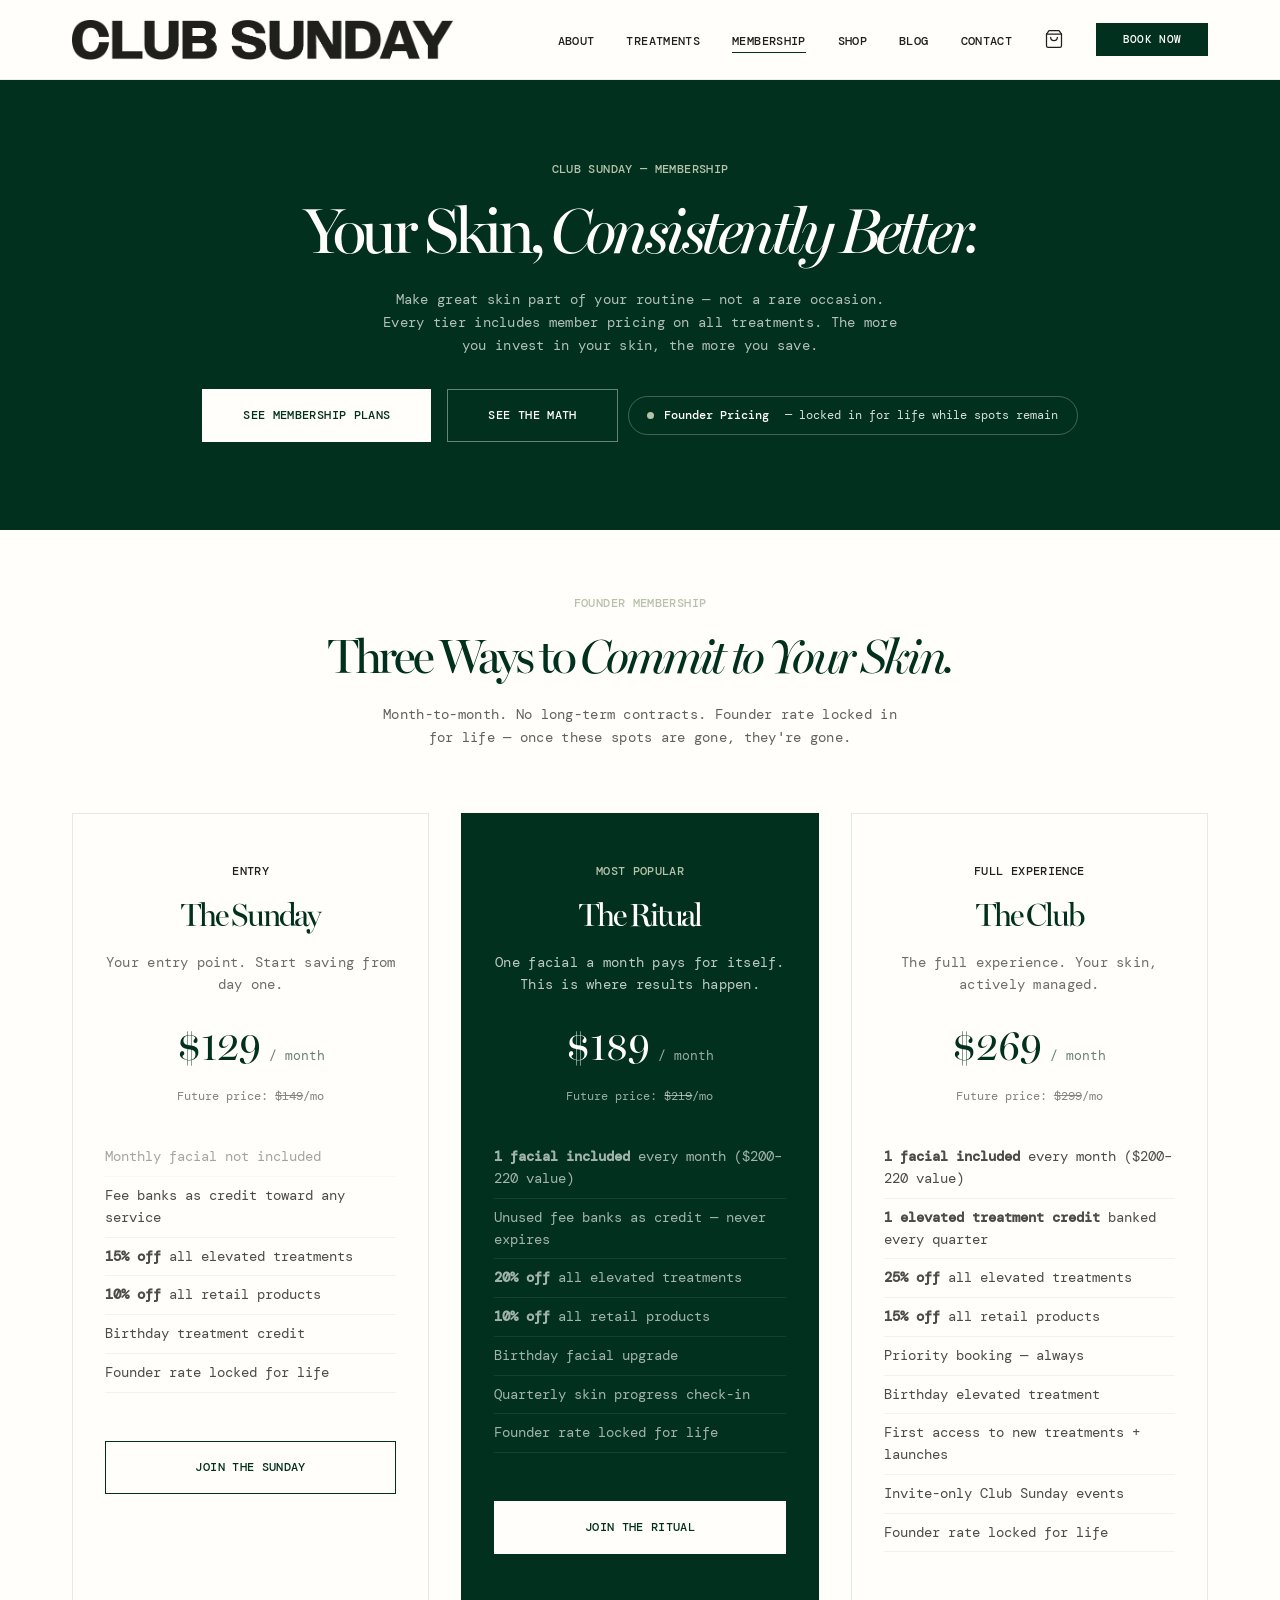
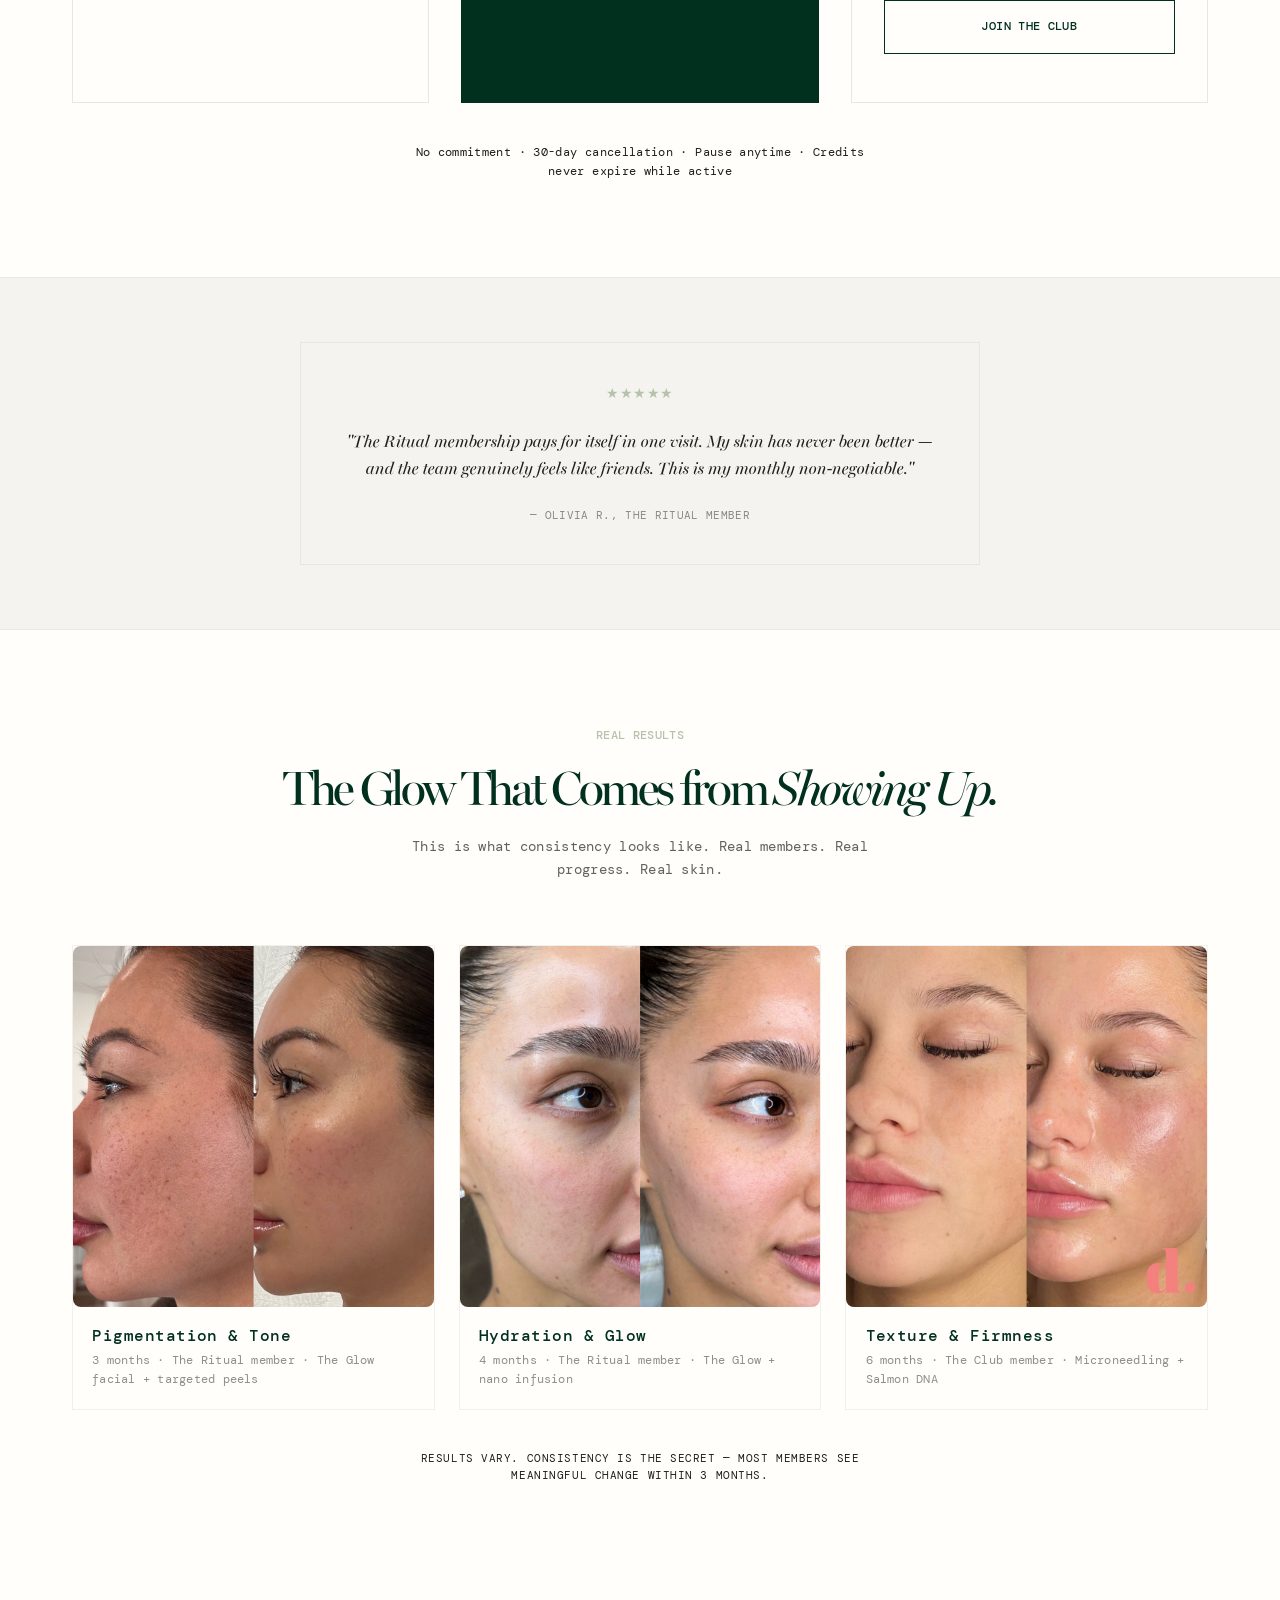
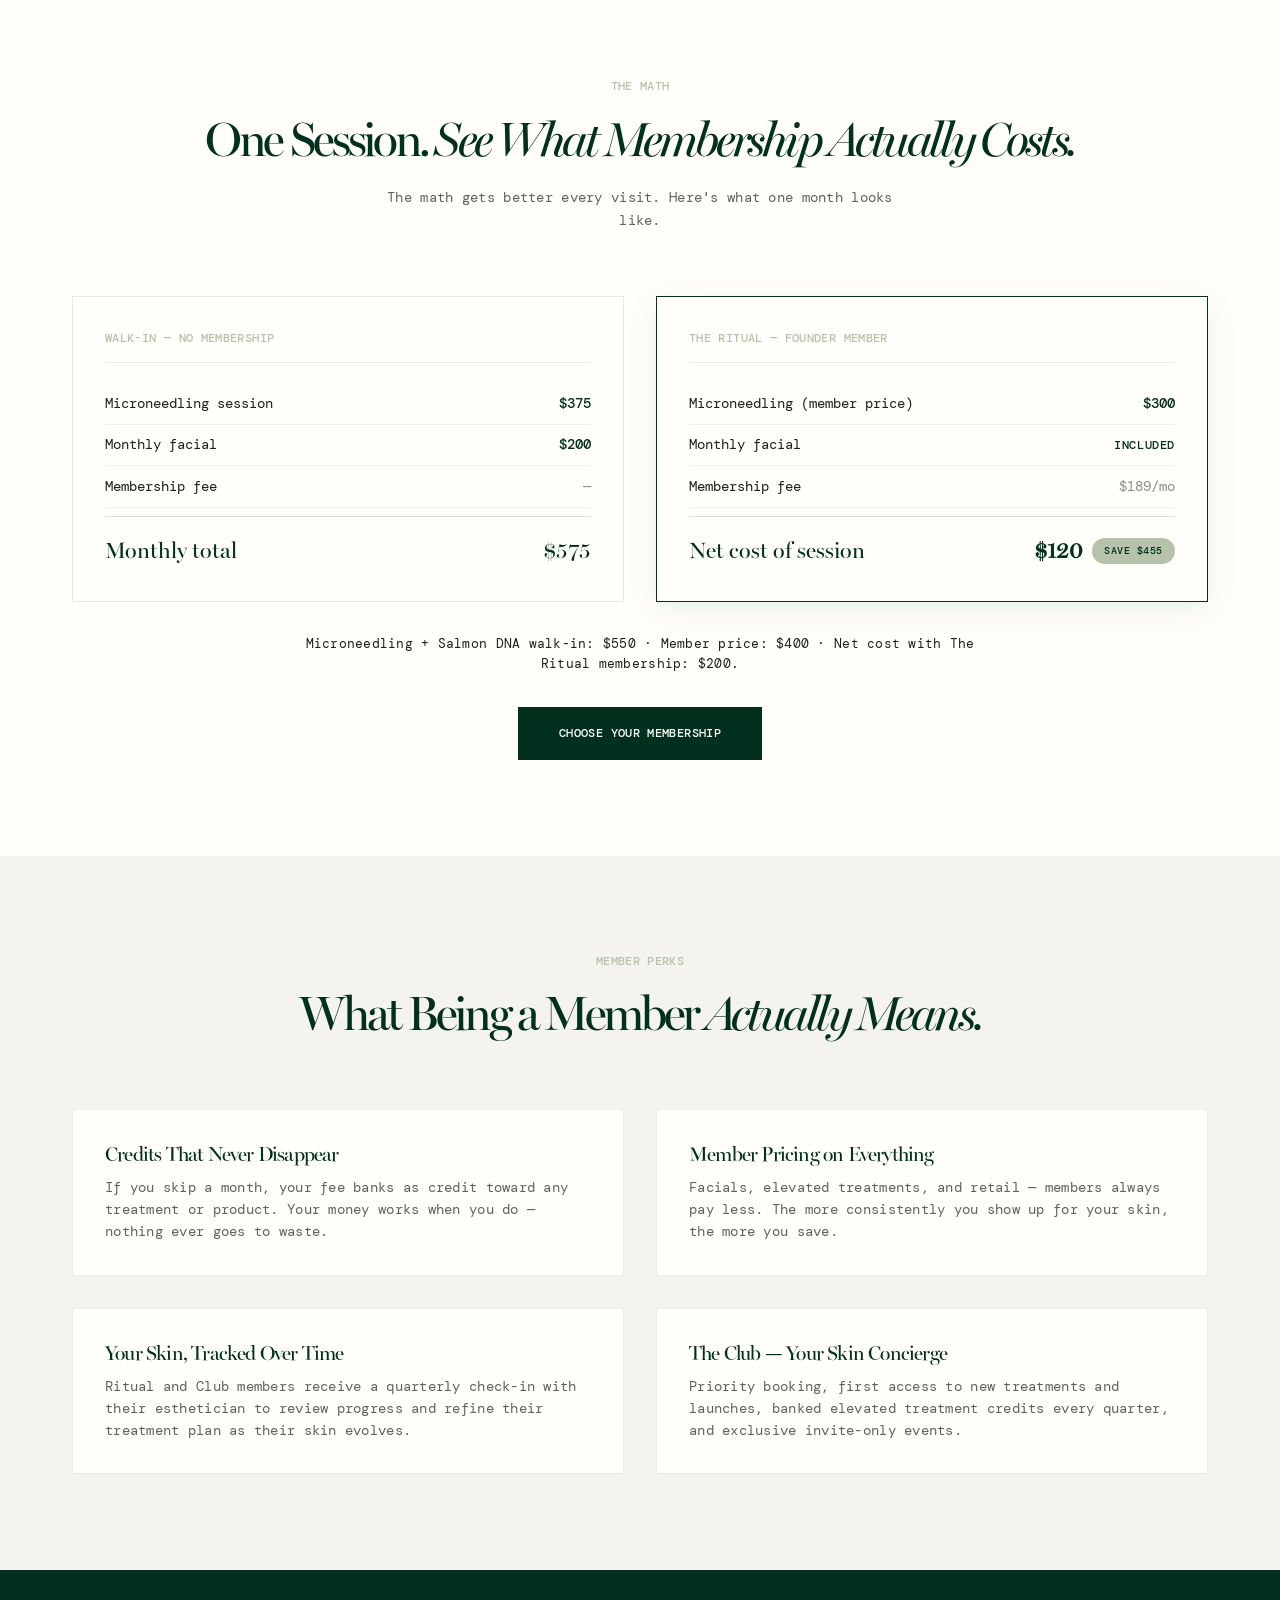
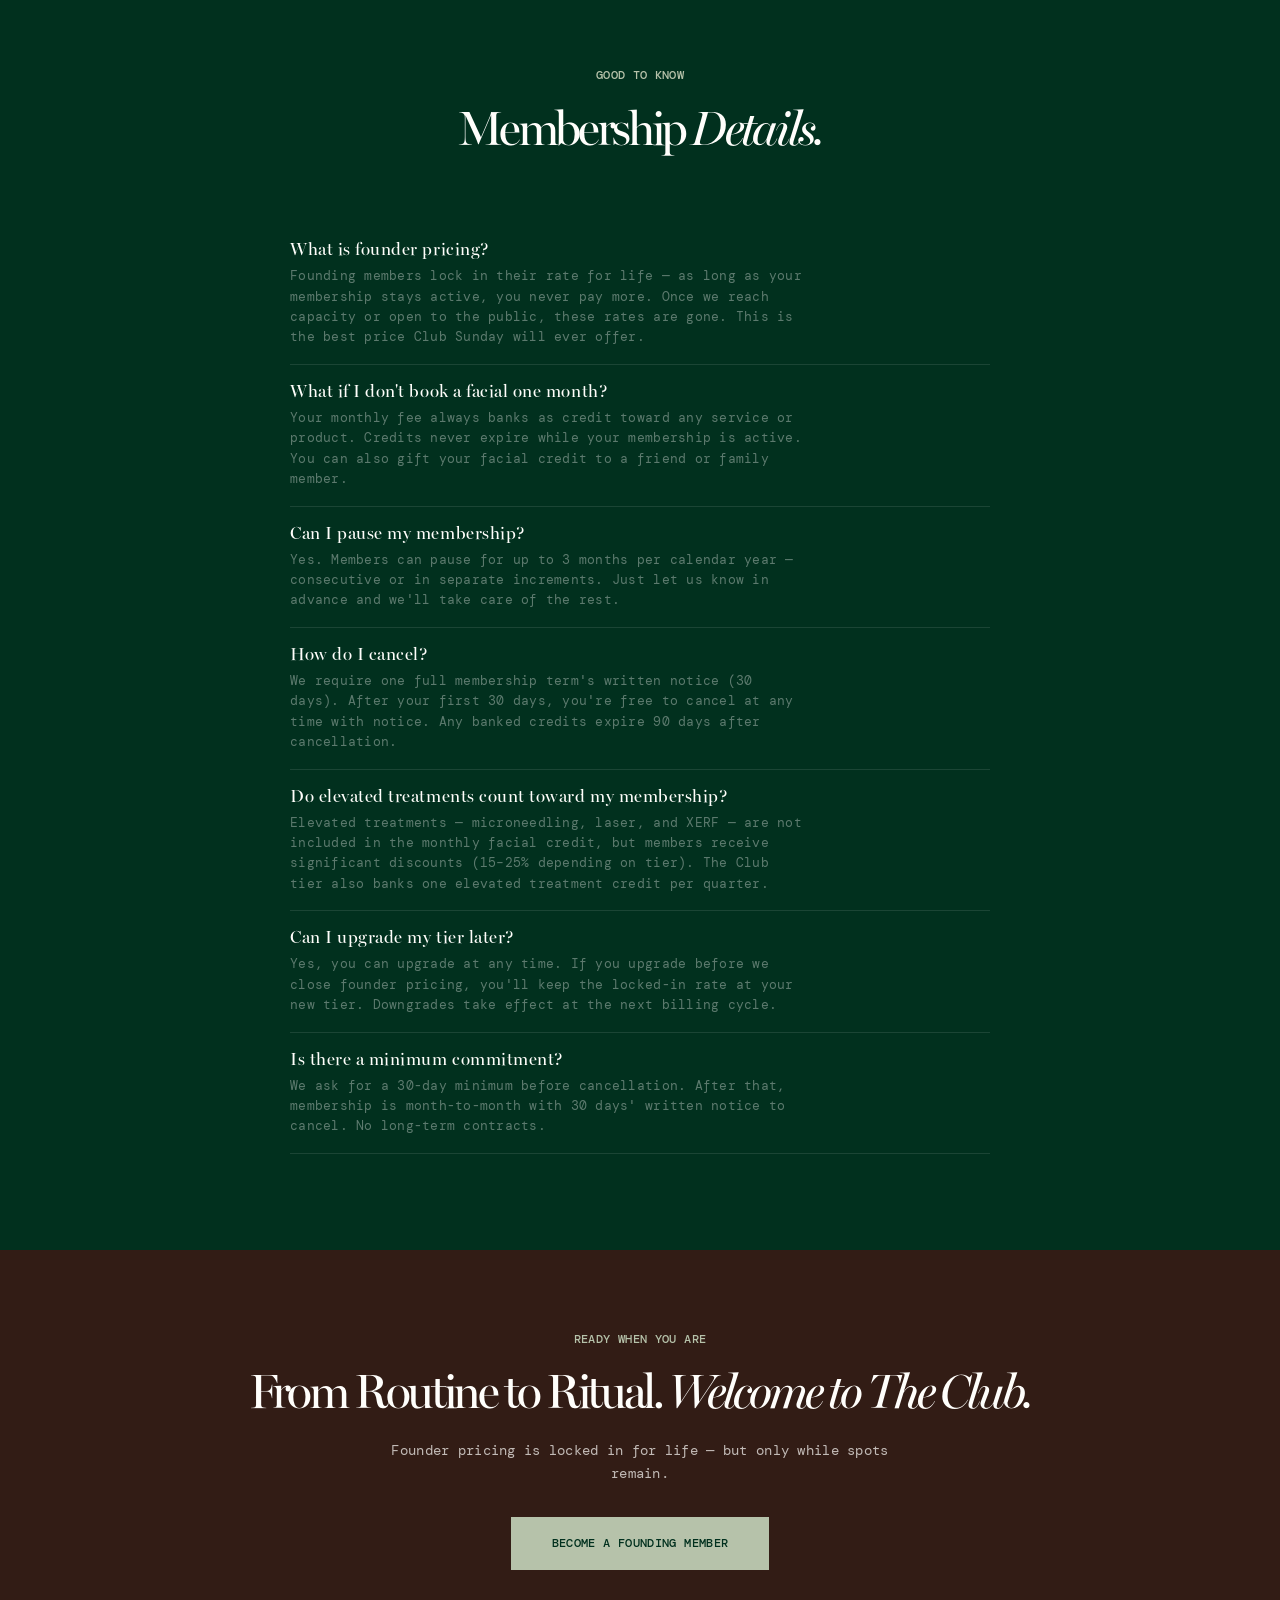
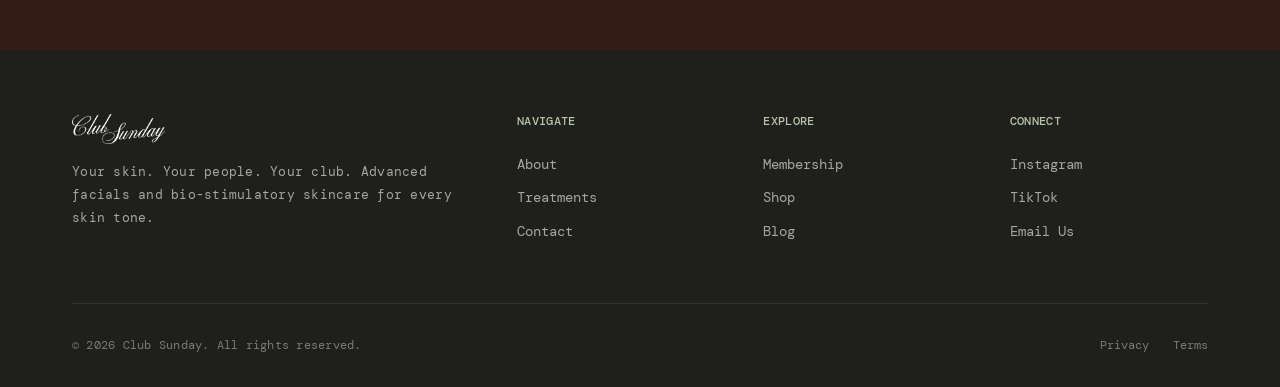
==== commit be8d839a: "Add before/after results section to membership page" ====
--- a/membership.html
+++ b/membership.html
@@ -145,6 +145,53 @@
     </div>
   </section>
 
+  <!-- Real Results / Before & After -->
+  <section class="section">
+    <div class="container">
+      <div class="section-header fade-in">
+        <span class="label">Real Results</span>
+        <h2>The Glow That Comes from <em>Showing Up.</em></h2>
+        <p>This is what consistency looks like. Real members. Real progress. Real skin.</p>
+      </div>
+      <div class="results-grid fade-in">
+        <div class="result-card">
+          <div class="result-images">
+            <div>
+              <img src="Assets/Images/results-pigmentation.jpg" alt="Before and after — pigmentation and tone improvement">
+            </div>
+          </div>
+          <div class="result-info">
+            <h4>Pigmentation &amp; Tone</h4>
+            <p>3 months · The Ritual member · The Glow facial + targeted peels</p>
+          </div>
+        </div>
+        <div class="result-card">
+          <div class="result-images">
+            <div>
+              <img src="Assets/Images/results-hydration.jpg" alt="Before and after — hydration and glow">
+            </div>
+          </div>
+          <div class="result-info">
+            <h4>Hydration &amp; Glow</h4>
+            <p>4 months · The Ritual member · The Glow + nano infusion</p>
+          </div>
+        </div>
+        <div class="result-card">
+          <div class="result-images">
+            <div>
+              <img src="Assets/Images/results-texture.jpg" alt="Before and after — texture and firmness">
+            </div>
+          </div>
+          <div class="result-info">
+            <h4>Texture &amp; Firmness</h4>
+            <p>6 months · The Club member · Microneedling + Salmon DNA</p>
+          </div>
+        </div>
+      </div>
+      <p class="results-disclaimer fade-in">Results vary. Consistency is the secret — most members see meaningful change within 3 months.</p>
+    </div>
+  </section>
+
   <!-- The Math (ROI / Objection: "Is it worth it?") -->
   <section class="section" id="math">
     <div class="container">
--- a/css/styles.css
+++ b/css/styles.css
@@ -897,6 +897,17 @@
   margin: 2.5rem auto 0;
 }
 
+/* --- Results disclaimer (membership) --- */
+.results-disclaimer {
+  text-align: center;
+  font-family: var(--font-mono);
+  font-size: 0.7rem;
+  letter-spacing: 0.05em;
+  text-transform: uppercase;
+  opacity: 0.5;
+  margin: 2.5rem auto 0;
+}
+
 /* --- Social proof strip --- */
 .social-proof-strip {
   background-color: #f5f3ef;
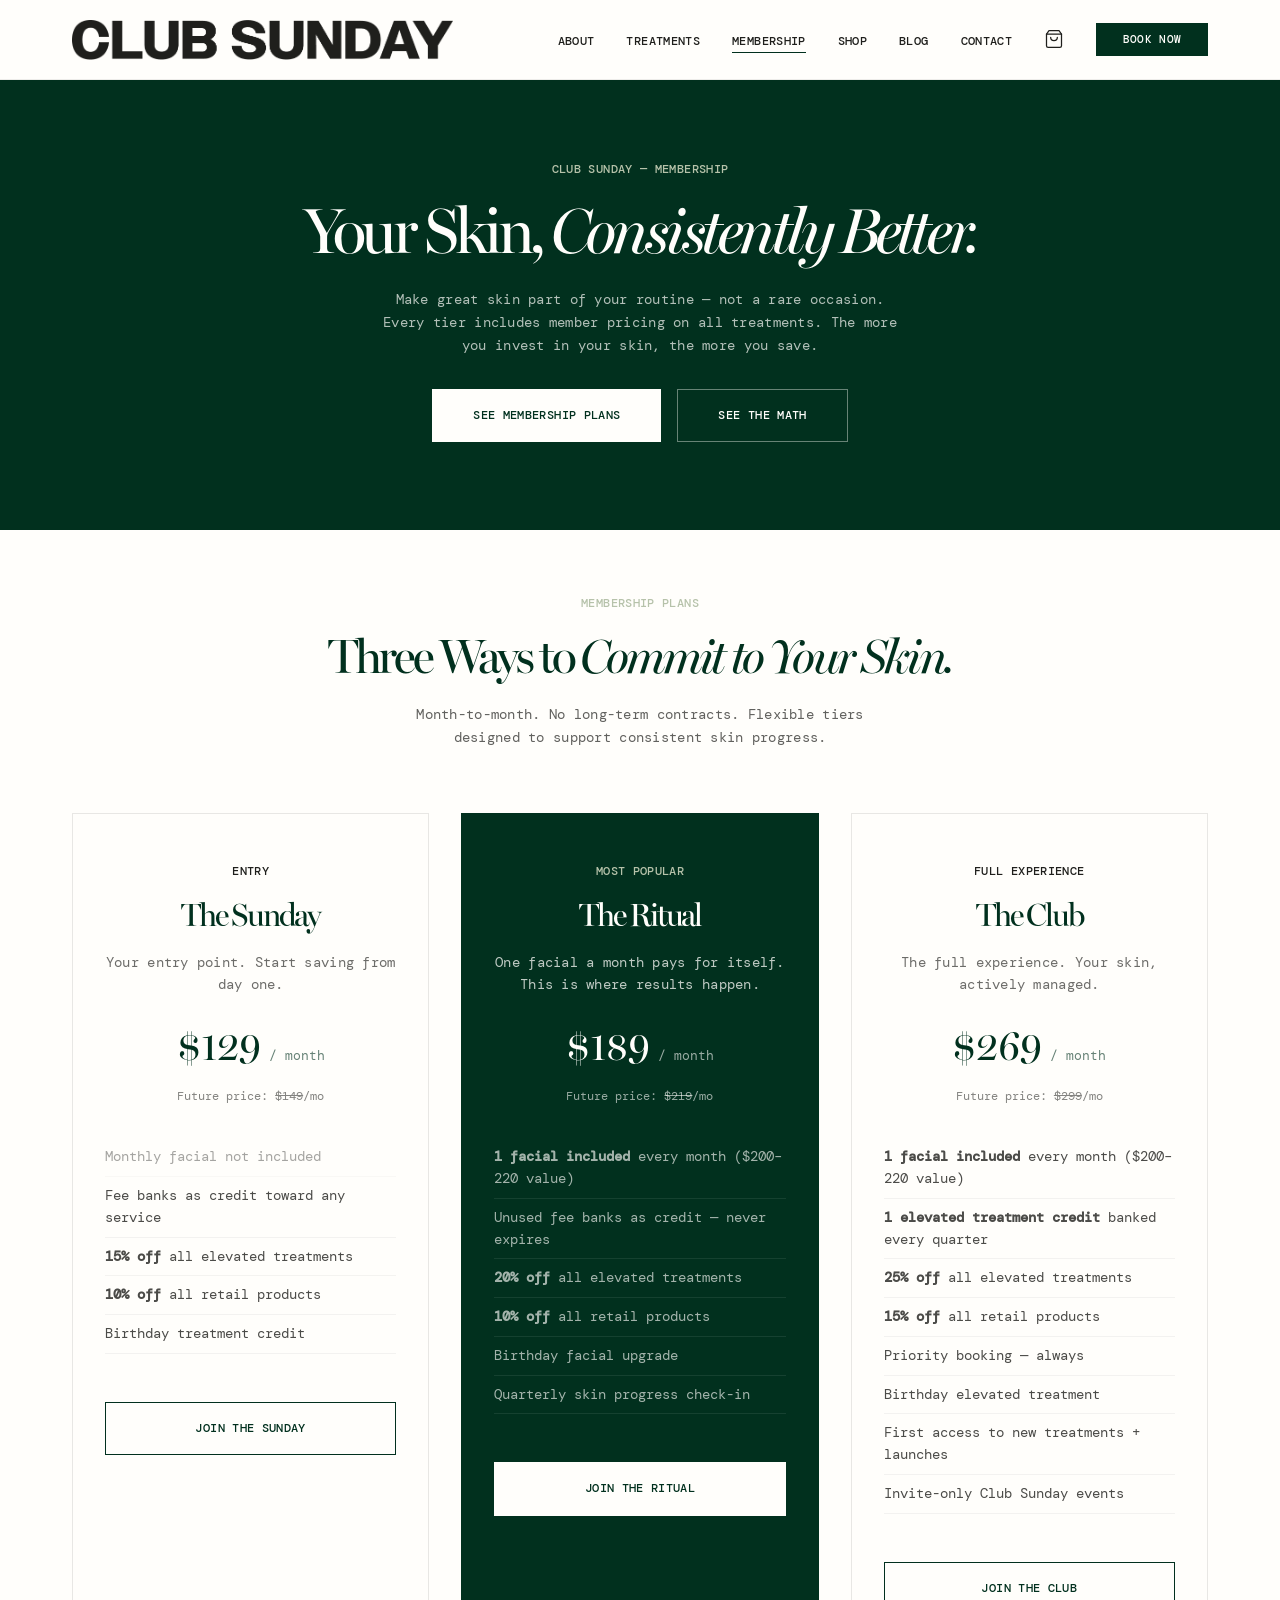
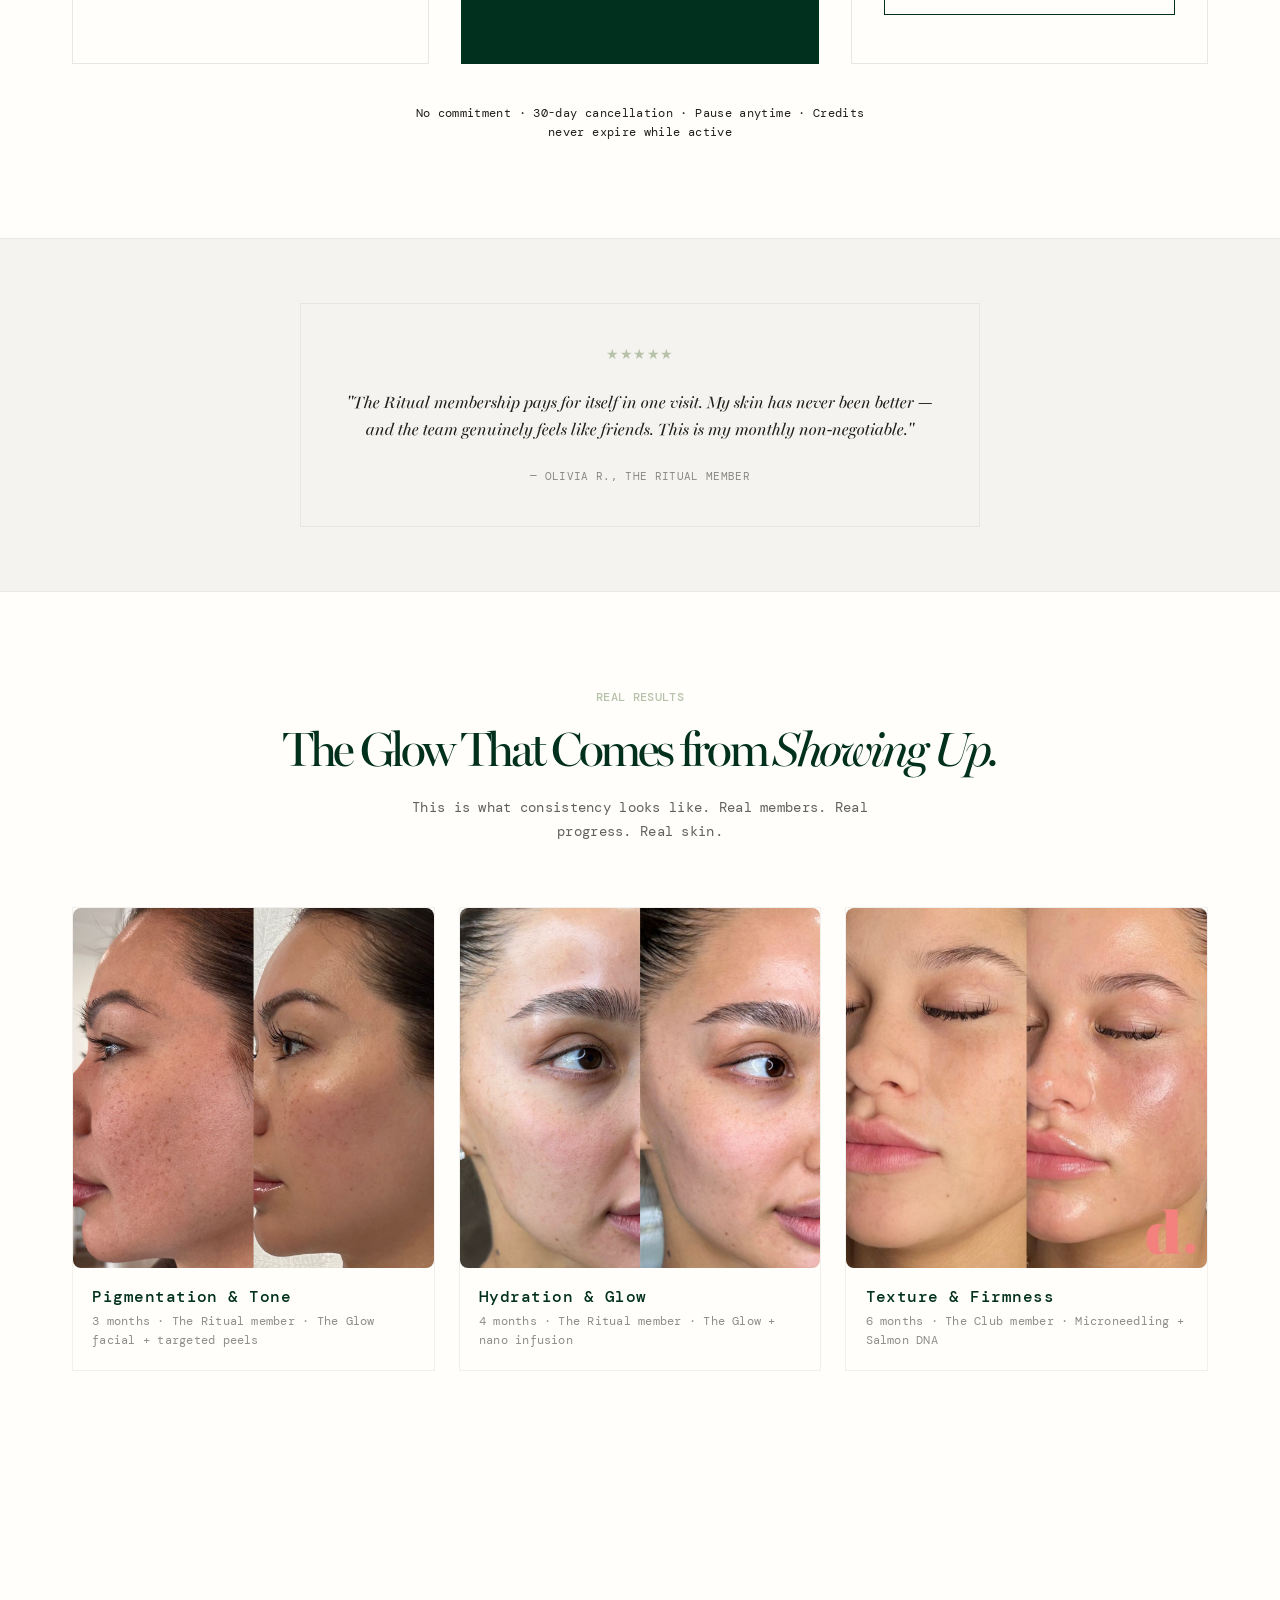
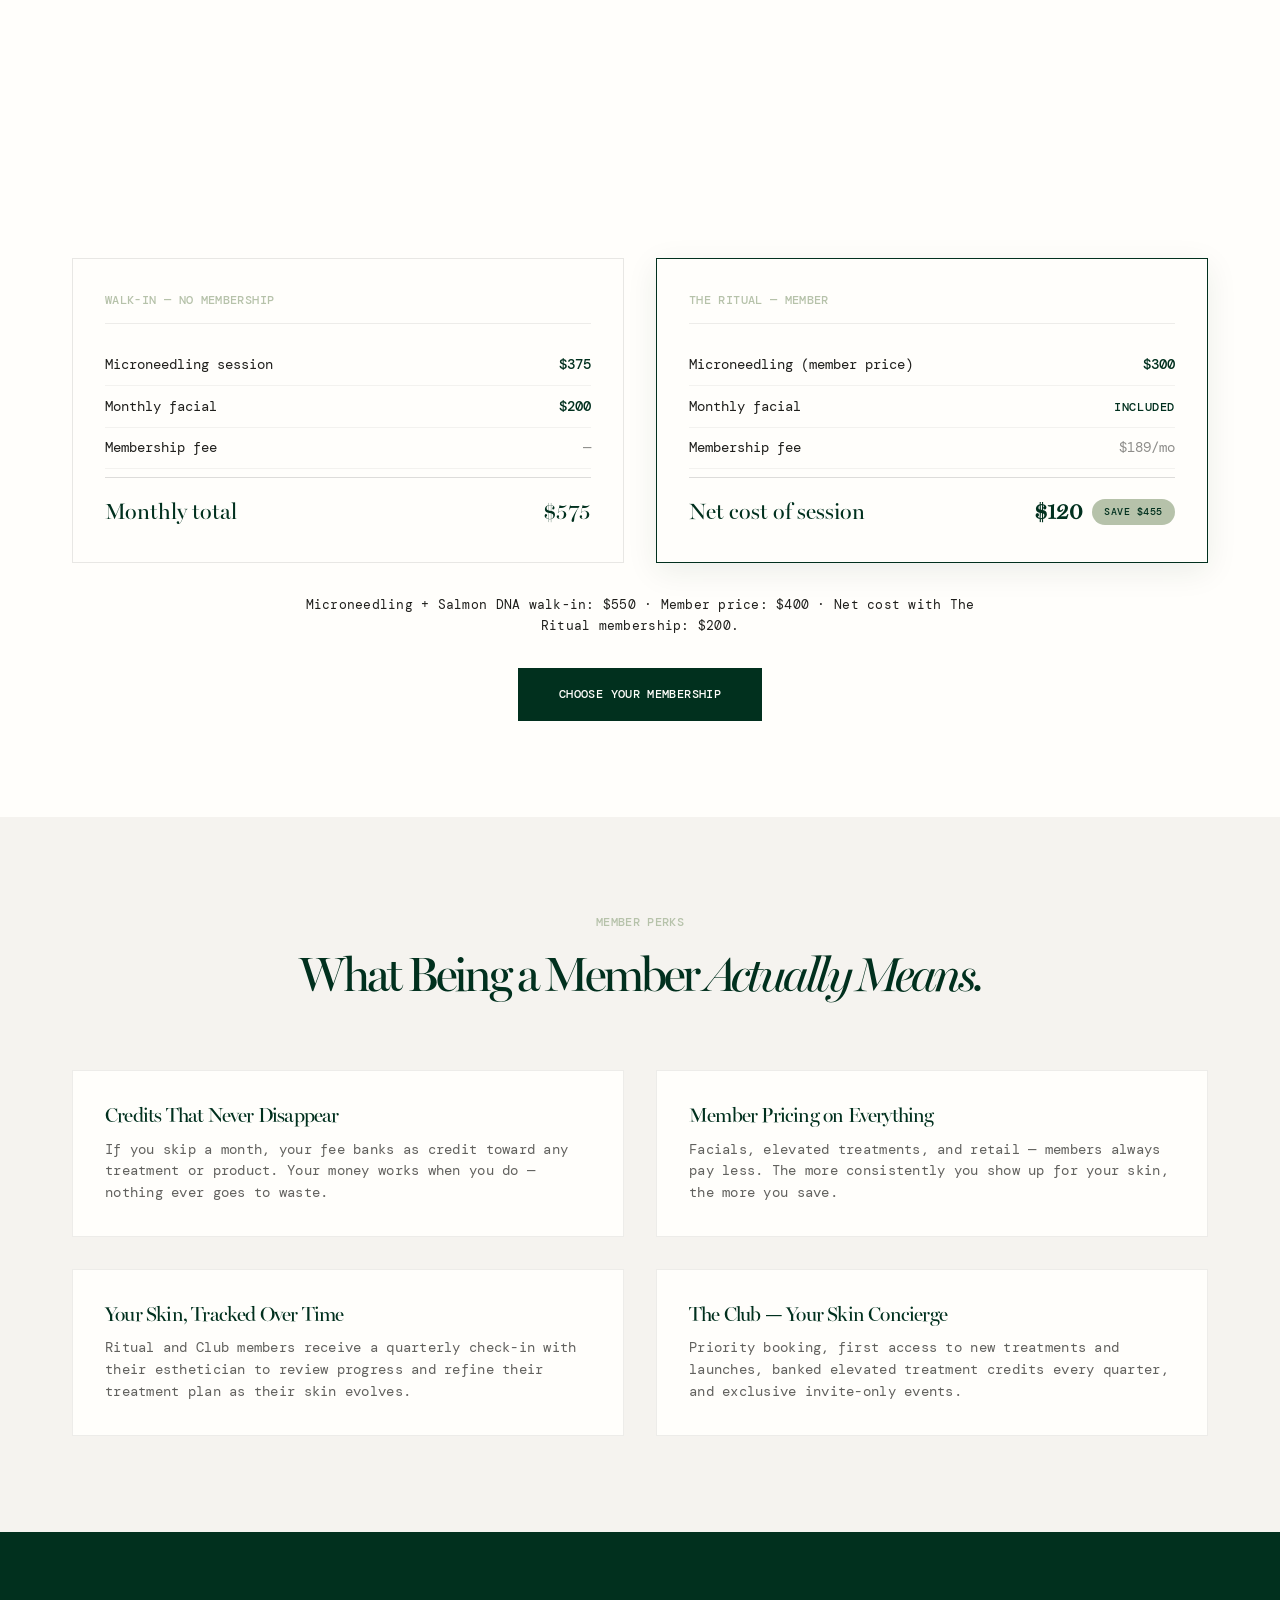
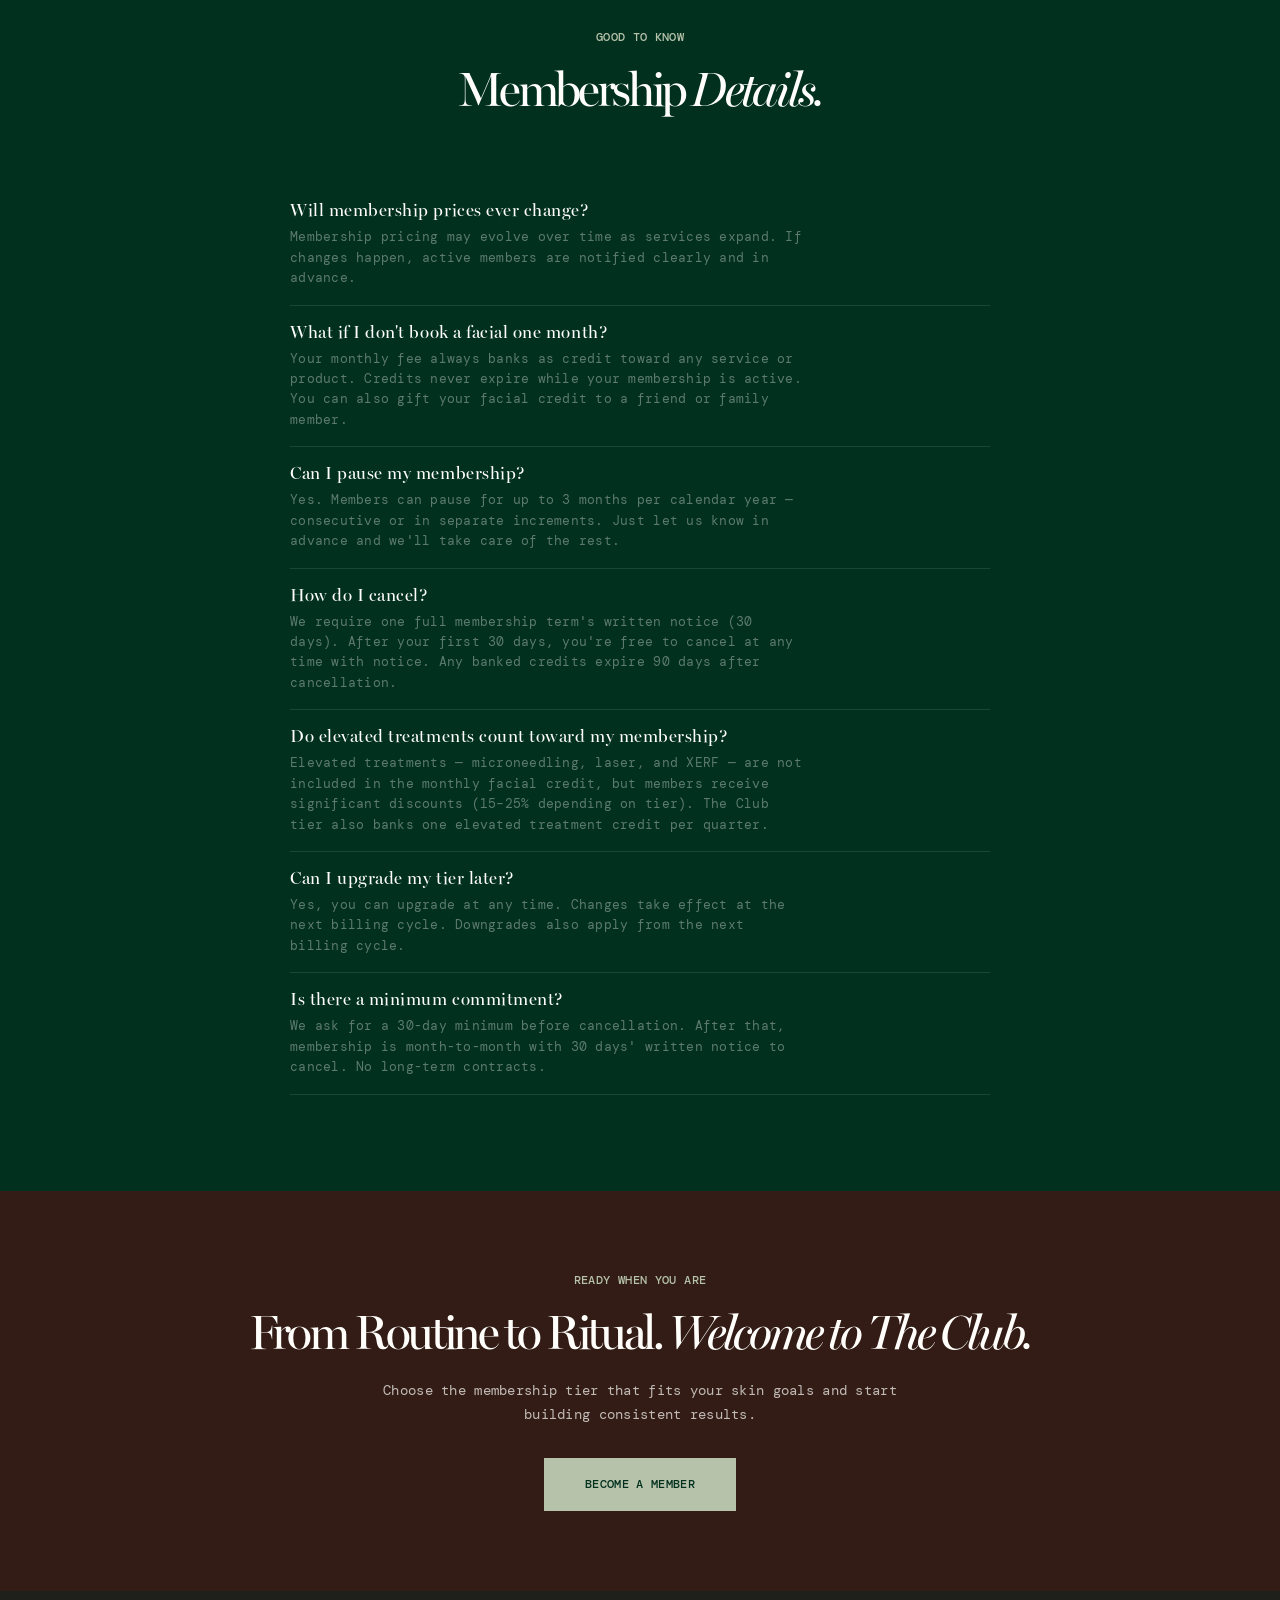
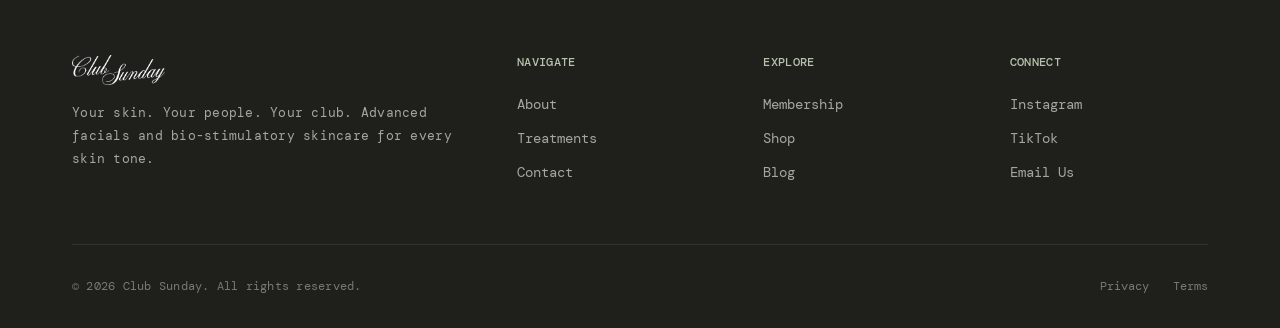
==== commit 4e1a1f26: "Remove founder pricing references from membership" ====
--- a/membership.html
+++ b/membership.html
@@ -52,10 +52,6 @@
         <a href="#membership" class="btn btn-light">See Membership Plans</a>
         <a href="#math" class="btn btn-outline-light">See the Math</a>
       </div>
-      <div class="founder-badge">
-        <span class="dot"></span>
-        <strong>Founder Pricing</strong>&nbsp;— locked in for life while spots remain
-      </div>
     </div>
   </section>
 
@@ -63,9 +59,9 @@
   <section class="section" id="membership" style="padding-top:4rem;">
     <div class="container">
       <div class="section-header fade-in">
-        <span class="label">Founder Membership</span>
+        <span class="label">Membership Plans</span>
         <h2>Three Ways to <em>Commit to Your Skin.</em></h2>
-        <p>Month-to-month. No long-term contracts. Founder rate locked in for life — once these spots are gone, they're gone.</p>
+        <p>Month-to-month. No long-term contracts. Flexible tiers designed to support consistent skin progress.</p>
       </div>
       <div class="grid grid-3 fade-in">
 
@@ -82,7 +78,6 @@
             <li><strong>15% off</strong> all elevated treatments</li>
             <li><strong>10% off</strong> all retail products</li>
             <li>Birthday treatment credit</li>
-            <li>Founder rate locked for life</li>
           </ul>
           <a href="mailto:hello@clubsunday.com" class="btn btn-secondary">Join The Sunday</a>
         </div>
@@ -101,7 +96,6 @@
             <li><strong>10% off</strong> all retail products</li>
             <li>Birthday facial upgrade</li>
             <li>Quarterly skin progress check-in</li>
-            <li>Founder rate locked for life</li>
           </ul>
           <a href="mailto:hello@clubsunday.com" class="btn btn-light">Join The Ritual</a>
         </div>
@@ -122,7 +116,6 @@
             <li>Birthday elevated treatment</li>
             <li>First access to new treatments + launches</li>
             <li>Invite-only Club Sunday events</li>
-            <li>Founder rate locked for life</li>
           </ul>
           <a href="mailto:hello@clubsunday.com" class="btn btn-secondary">Join The Club</a>
         </div>
@@ -209,7 +202,7 @@
           <div class="math-total"><span>Monthly total</span><span>$575</span></div>
         </div>
         <div class="math-card math-card-highlight">
-          <span class="label">The Ritual — Founder Member</span>
+          <span class="label">The Ritual — Member</span>
           <div class="math-row"><span>Microneedling (member price)</span><span class="val">$300</span></div>
           <div class="math-row"><span>Monthly facial</span><span class="included">Included</span></div>
           <div class="math-row"><span>Membership fee</span><span class="muted">$189/mo</span></div>
@@ -264,8 +257,8 @@
       <div class="fade-in" style="max-width:700px; margin:0 auto;">
         <div class="menu-item" style="border-color:rgba(255,254,251,0.1);">
           <div class="menu-item-info">
-            <h4 style="color:var(--off-white);">What is founder pricing?</h4>
-            <p style="color:rgba(255,254,251,0.6);">Founding members lock in their rate for life — as long as your membership stays active, you never pay more. Once we reach capacity or open to the public, these rates are gone. This is the best price Club Sunday will ever offer.</p>
+            <h4 style="color:var(--off-white);">Will membership prices ever change?</h4>
+            <p style="color:rgba(255,254,251,0.6);">Membership pricing may evolve over time as services expand. If changes happen, active members are notified clearly and in advance.</p>
           </div>
         </div>
         <div class="menu-item" style="border-color:rgba(255,254,251,0.1);">
@@ -295,7 +288,7 @@
         <div class="menu-item" style="border-color:rgba(255,254,251,0.1);">
           <div class="menu-item-info">
             <h4 style="color:var(--off-white);">Can I upgrade my tier later?</h4>
-            <p style="color:rgba(255,254,251,0.6);">Yes, you can upgrade at any time. If you upgrade before we close founder pricing, you'll keep the locked-in rate at your new tier. Downgrades take effect at the next billing cycle.</p>
+            <p style="color:rgba(255,254,251,0.6);">Yes, you can upgrade at any time. Changes take effect at the next billing cycle. Downgrades also apply from the next billing cycle.</p>
           </div>
         </div>
         <div class="menu-item" style="border-color:rgba(255,254,251,0.1);">
@@ -313,8 +306,8 @@
     <div class="container text-center fade-in">
       <span class="label">Ready When You Are</span>
       <h2>From Routine to Ritual. <em>Welcome to The Club.</em></h2>
-      <p style="margin:1rem auto 2rem;">Founder pricing is locked in for life — but only while spots remain.</p>
-      <a href="#membership" class="btn btn-primary">Become a Founding Member</a>
+      <p style="margin:1rem auto 2rem;">Choose the membership tier that fits your skin goals and start building consistent results.</p>
+      <a href="#membership" class="btn btn-primary">Become a Member</a>
     </div>
   </section>
 
--- a/css/styles.css
+++ b/css/styles.css
@@ -861,32 +861,6 @@
   border-color: var(--off-white);
 }
 
-.founder-badge {
-  display: inline-flex;
-  align-items: center;
-  gap: 0.6rem;
-  font-family: var(--font-mono);
-  font-size: 0.75rem;
-  color: rgba(255, 254, 251, 0.85);
-  padding: 0.55rem 1.15rem;
-  border: 1px solid rgba(255, 254, 251, 0.25);
-  border-radius: 100px;
-  margin-top: 0.5rem;
-}
-
-.founder-badge .dot {
-  width: 7px;
-  height: 7px;
-  border-radius: 50%;
-  background-color: var(--sage);
-  display: inline-block;
-}
-
-.founder-badge strong {
-  color: var(--off-white);
-  font-weight: 500;
-}
-
 /* --- Trust row under tiers --- */
 .trust-row {
   text-align: center;
@@ -906,6 +880,100 @@
   text-transform: uppercase;
   opacity: 0.5;
   margin: 2.5rem auto 0;
+}
+
+/* --- Shop Filters --- */
+.shop-filters {
+  display: flex;
+  flex-direction: column;
+  gap: 1.25rem;
+  padding: 1.75rem 2rem;
+  background-color: var(--off-white);
+  border: 1px solid rgba(31, 31, 28, 0.08);
+}
+
+.filter-group {
+  display: flex;
+  align-items: center;
+  flex-wrap: wrap;
+  gap: 0.75rem;
+}
+
+.filter-label {
+  font-family: var(--font-mono);
+  font-size: 0.7rem;
+  font-weight: 500;
+  text-transform: uppercase;
+  letter-spacing: 0.08em;
+  color: var(--sage);
+  min-width: 80px;
+  margin-right: 0.5rem;
+}
+
+.filter-chips {
+  display: flex;
+  flex-wrap: wrap;
+  gap: 0.5rem;
+}
+
+.filter-chip {
+  font-family: var(--font-mono);
+  font-size: 0.75rem;
+  font-weight: 500;
+  text-transform: uppercase;
+  letter-spacing: 0.03em;
+  padding: 0.5rem 1rem;
+  background-color: transparent;
+  color: var(--near-black);
+  border: 1px solid rgba(31, 31, 28, 0.15);
+  border-radius: 100px;
+  cursor: pointer;
+  transition: all 0.2s ease;
+}
+
+.filter-chip:hover {
+  border-color: var(--dark-green);
+  color: var(--dark-green);
+}
+
+.filter-chip.active {
+  background-color: var(--dark-green);
+  color: var(--off-white);
+  border-color: var(--dark-green);
+}
+
+.filter-count {
+  text-align: right;
+  font-family: var(--font-mono);
+  font-size: 0.75rem;
+  letter-spacing: 0.03em;
+  opacity: 0.55;
+  margin: 1rem 0 0;
+}
+
+/* --- Product Tags --- */
+.product-tags {
+  display: flex;
+  flex-wrap: wrap;
+  gap: 0.35rem;
+  margin: 0.25rem 0 0.75rem;
+}
+
+.product-tag {
+  font-family: var(--font-mono);
+  font-size: 0.65rem;
+  font-weight: 500;
+  text-transform: uppercase;
+  letter-spacing: 0.05em;
+  padding: 0.2rem 0.6rem;
+  background-color: rgba(182, 194, 170, 0.25);
+  color: var(--dark-green);
+  border-radius: 100px;
+}
+
+@media (max-width: 768px) {
+  .shop-filters { padding: 1.25rem 1rem; }
+  .filter-label { min-width: auto; width: 100%; margin-bottom: 0.25rem; }
 }
 
 /* --- Social proof strip --- */
